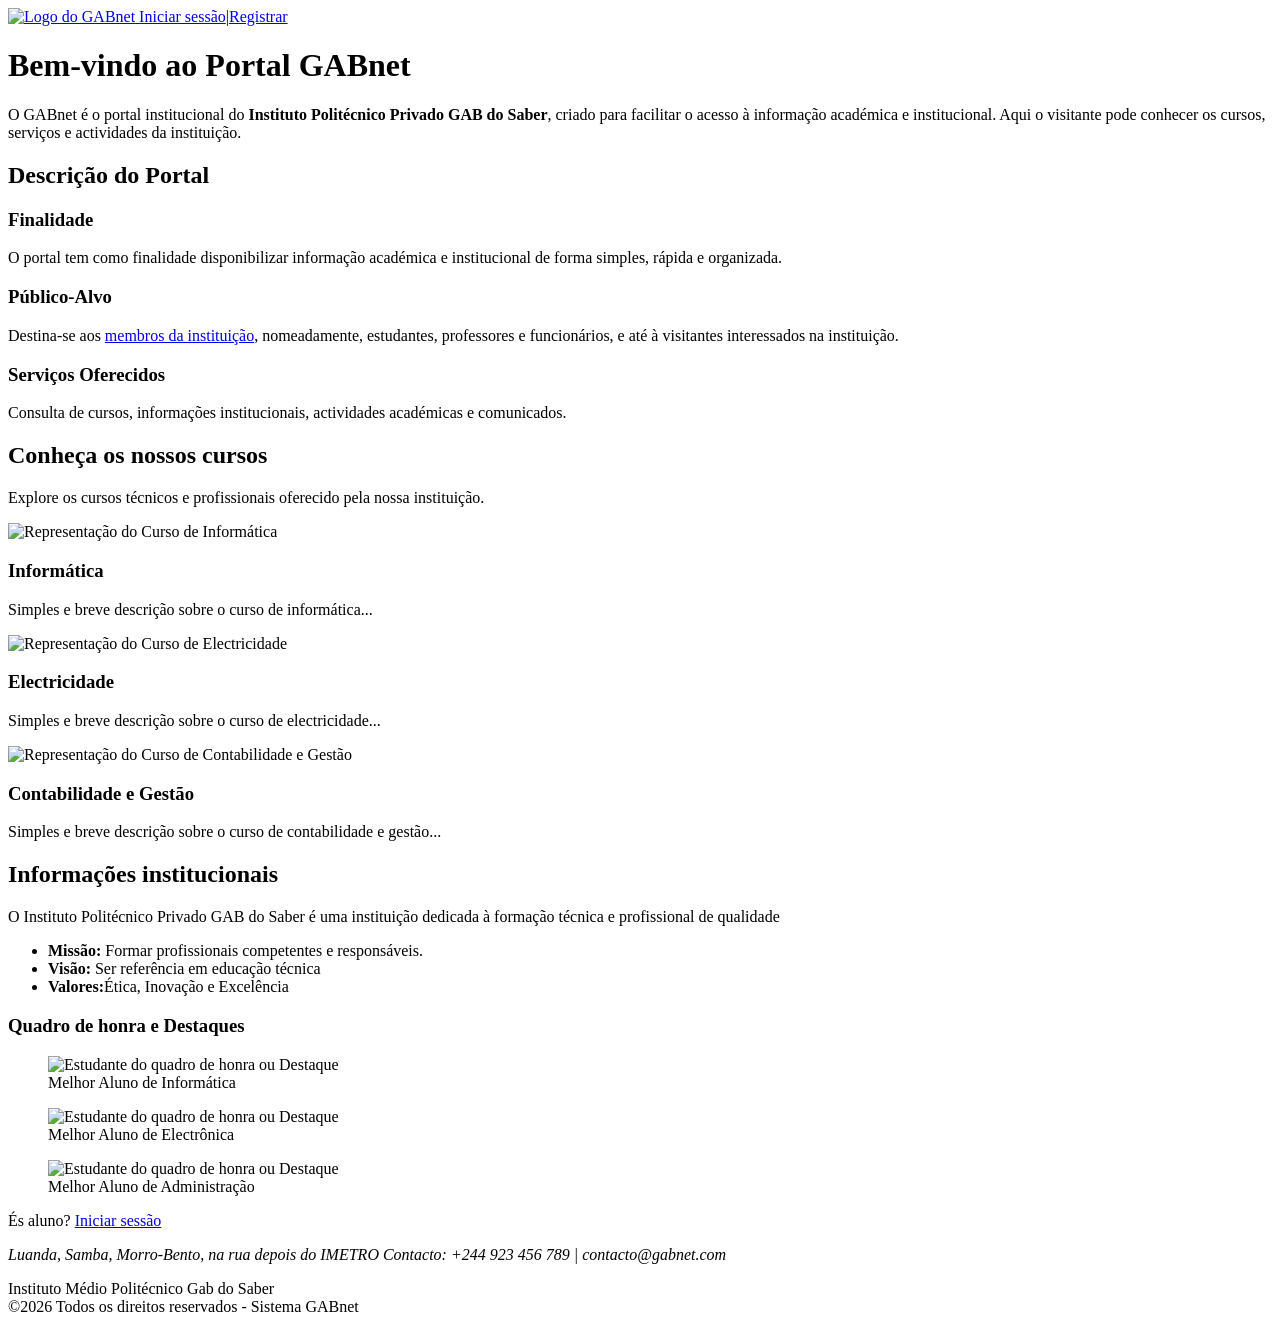
==== index.html @ 845d4844 "Organização da parte não logada, voltamos para um arquivo para login e outro pra sigin" ====
<!doctype html>
<html lang="pt-PT">
  <head>
    <meta charset="UTF-8" />
    <meta name="viewport" content="width=device-width, initial-scale=1.0" />
    <title>GABnet - Portal de Informações</title>
    <link rel="icon" href="../tcc-web-system/assets/images/GAB.ico" type="image/x-icon">
    <link rel="stylesheet" href="../tcc-web-system/css/styles.css" />
  </head>
  <body>
    <header>
      <span class="logo-container">
        <a href="../tcc-web-system/index.html">
          <img src="../tcc-web-system/assets/images/gabnet-logo.png" alt="Logo do GABnet" />
        </a>
      </span>
      <span id="auth-text">
        <a href="../tcc-web-system/login.php">Iniciar sessão</a>|<a href="../tcc-web-system/signin.php">Registrar</a>
      </span>
    </header>
    <main id="greetings-section">
      <h1>Bem-vindo ao Portal GABnet</h1>
      <p>
        O GABnet é o portal institucional do
        <strong>Instituto Politécnico Privado GAB do Saber</strong>, criado para
        facilitar o acesso à informação académica e institucional. Aqui o
        visitante pode conhecer os cursos, serviços e actividades da
        instituição.
      </p>
    </main>
    <section id="portal-description">
      <h2>Descrição do Portal</h2>
      <div class="description-block">
        <h3>Finalidade</h3>
        <p>
          O portal tem como finalidade disponibilizar informação académica e
          institucional de forma simples, rápida e organizada.
        </p>
      </div>
      <div class="description-block">
        <h3>Público-Alvo</h3>
        <p>
          Destina-se aos <a href="../tcc-web-system/login.php">membros da instituição</a>,
          nomeadamente, estudantes, professores e funcionários, e até à
          visitantes interessados na instituição.
        </p>
      </div>
      <div class="description-block">
        <h3>Serviços Oferecidos</h3>
        <p>
          Consulta de cursos, informações institucionais, actividades académicas
          e comunicados.
        </p>
      </div>
    </section>
    <section id="school-info-section">
      <h2>Conheça os nossos cursos</h2>
      <p>
        Explore os cursos técnicos e profissionais oferecido pela nossa
        instituição.
      </p>
      <article id="courses-container">
        <div class="course-article">
          <img src="../tcc-web-system/assets/images/GABnet Logo V.png" alt="Representação do Curso de Informática" style="width: 150px;">
          <div class="course-description">
            <h3>Informática</h3>
            <p>Simples e breve descrição sobre o curso de informática...</p>
          </div>
        </div>
        <div class="course-article">
          <img src="../tcc-web-system/assets/images/GABnet Logo V.png" alt="Representação do Curso de Electricidade" style="width: 150px;">
          <div class="course-description">
            <h3>Electricidade</h3>
            <p>Simples e breve descrição sobre o curso de electricidade...  </p>
          </div>
        </div>
        <div class="course-article">
          <img src="../tcc-web-system/assets/images/GABnet Logo V.png" alt="Representação do Curso de Contabilidade e Gestão" style="width: 150px;">
          <div class="course-description">
            <h3>Contabilidade e Gestão</h3>
            <p>Simples e breve descrição sobre o curso de contabilidade e gestão...</p>
          </div>
        </div>
      </article>
    </section>
    <section id="institutional-info-section">
      <h2>Informações institucionais</h2>
      <p>
        O Instituto Politécnico Privado GAB do Saber é uma instituição dedicada
        à formação técnica e profissional de qualidade
      </p>
      <ul>
        <li>
          <strong>Missão:</strong> Formar profissionais competentes e
          responsáveis.
        </li>
        <li><strong>Visão:</strong> Ser referência em educação técnica</li>
        <li><strong>Valores:</strong>Ética, Inovação e Excelência</li>
      </ul>
      <article id="honor-roll">
        <h3>Quadro de honra e Destaques</h3>
        <div id="honor-roll-images">
          <figure>
            <img
              src="../tcc-web-system/assets/images/student-example.png"
              alt="Estudante do quadro de honra ou Destaque"
            />
            <figcaption>Melhor Aluno de Informática</figcaption>
          </figure>
          <figure>
            <img
              src="../tcc-web-system/assets/images/student-example.png"
              alt="Estudante do quadro de honra ou Destaque"
            />
            <figcaption>Melhor Aluno de Electrônica</figcaption>
          </figure>
          <figure>
            <img
              src="../tcc-web-system/assets/images/student-example.png"
              alt="Estudante do quadro de honra ou Destaque"
            />
            <figcaption>Melhor Aluno de Administração</figcaption>
          </figure>
        </div>
      </article>
    </section>
    <aside id="login-aside">
      <p>És aluno? <a href="../tcc-web-system/login.php">Iniciar sessão</a></p>
    </aside>
    <footer>
      <address>
        Luanda, Samba, Morro-Bento, na rua depois do IMETRO Contacto: +244 923
        456 789 | contacto@gabnet.com
      </address>

      <p>
        Instituto Médio Politécnico Gab do Saber
        <br />&copy;2026 Todos os direitos reservados - Sistema GABnet
      </p>
    </footer>
    <script src="../tcc-web-system/js/script.js"></script>
  </body>
</html>
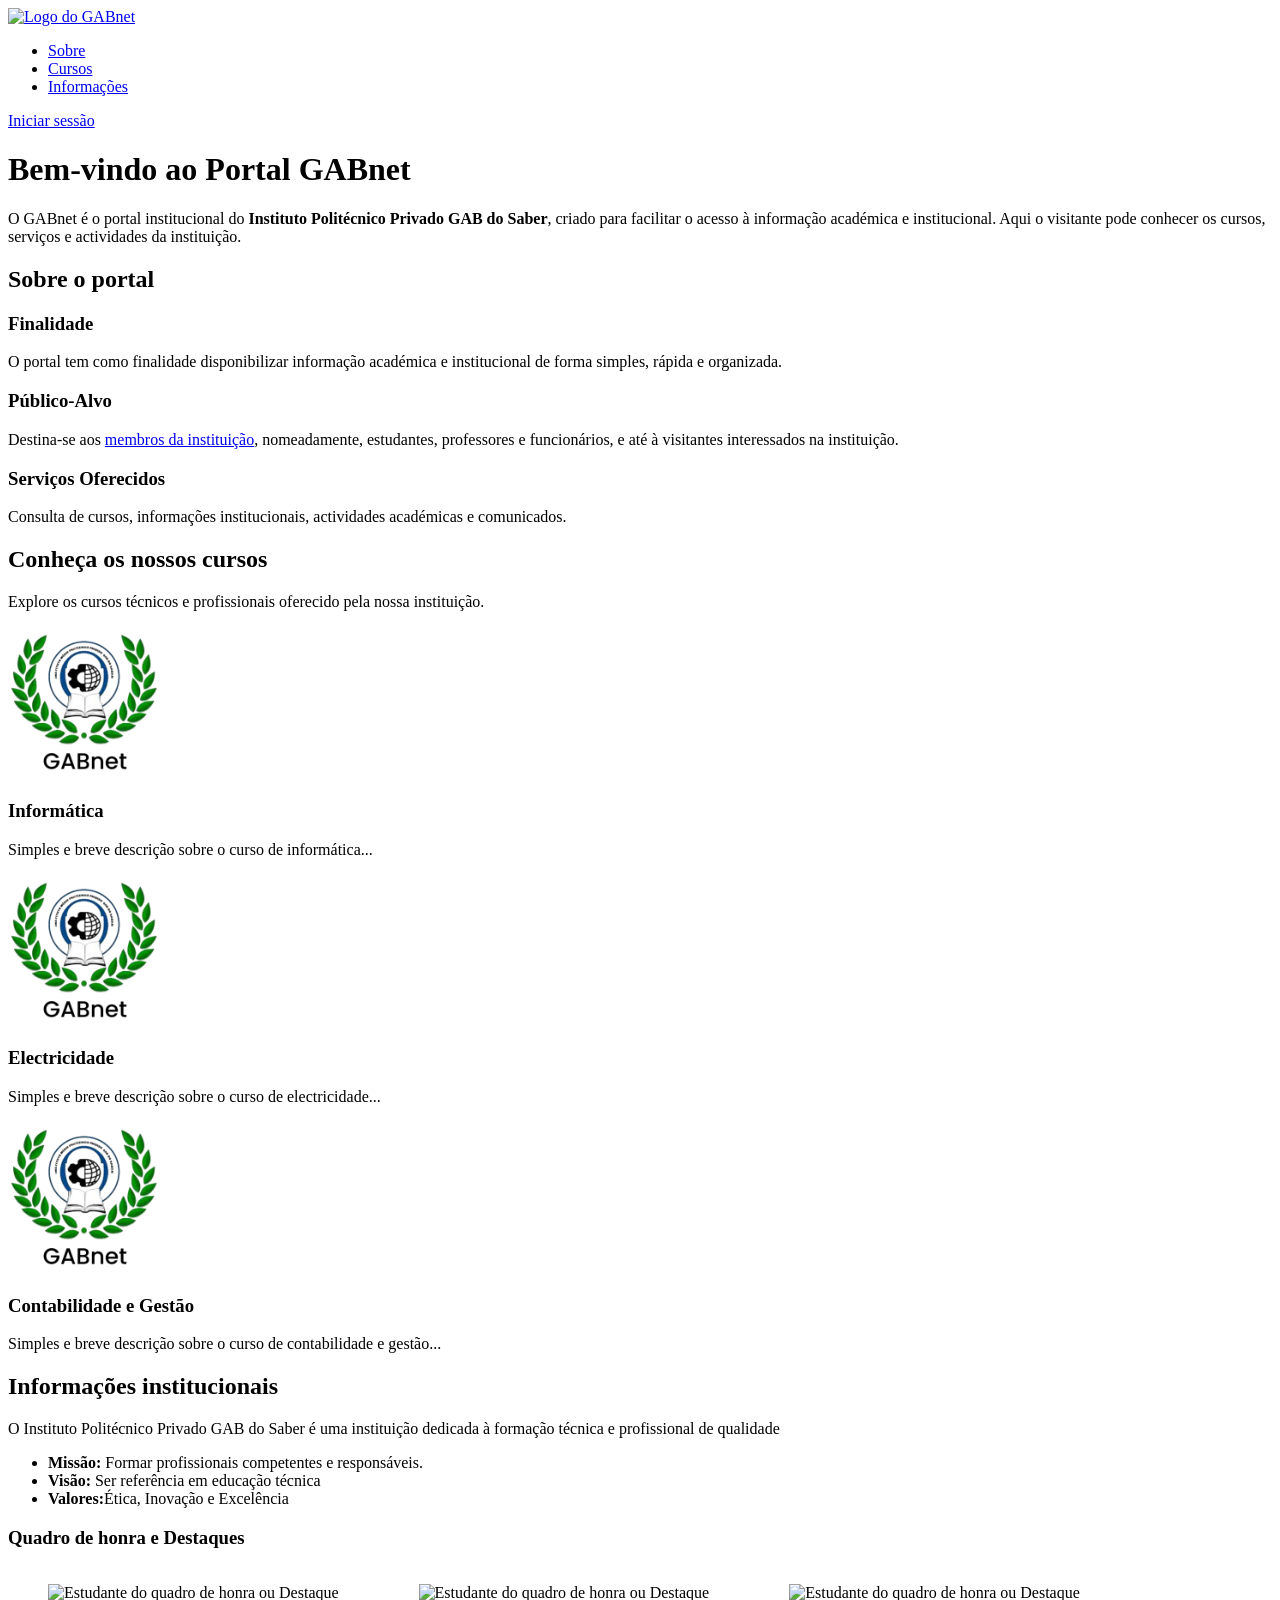
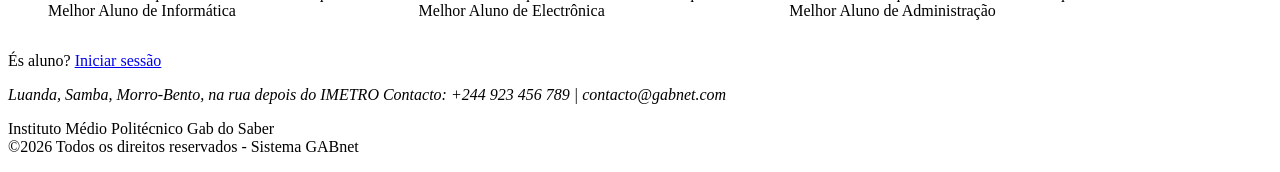
==== commit 2d6b03a7: "Pagina Inicial reestruturada" ====
--- a/index.html
+++ b/index.html
@@ -4,18 +4,25 @@
     <meta charset="UTF-8" />
     <meta name="viewport" content="width=device-width, initial-scale=1.0" />
     <title>GABnet - Portal de Informações</title>
-    <link rel="icon" href="../tcc-web-system/assets/images/GAB.ico" type="image/x-icon">
-    <link rel="stylesheet" href="../tcc-web-system/css/styles.css" />
+    <link rel="icon" href="assets/images/GAB.ico" type="image/x-icon">
+    <link rel="stylesheet" href="css/styles.css" />
   </head>
   <body>
     <header>
       <span class="logo-container">
-        <a href="../tcc-web-system/index.html">
-          <img src="../tcc-web-system/assets/images/gabnet-logo.png" alt="Logo do GABnet" />
+        <a href="index.html">
+          <img src="assets/images/gabnet-logo.png" alt="Logo do GABnet" />
         </a>
       </span>
+      <nav class="nav-bar">
+        <ul>
+          <li><a href="#portal-description">Sobre</a></li>
+          <li><a href="#school-info-section">Cursos</a></li>
+          <li><a href="#institutional-info-section">Informações</a></li>
+        </ul>
+      </nav>
       <span id="auth-text">
-        <a href="../tcc-web-system/login.php">Iniciar sessão</a>|<a href="../tcc-web-system/signin.php">Registrar</a>
+        <a href="login.php">Iniciar sessão</a>
       </span>
     </header>
     <main id="greetings-section">
@@ -29,7 +36,7 @@
       </p>
     </main>
     <section id="portal-description">
-      <h2>Descrição do Portal</h2>
+      <h2>Sobre o portal</h2>
       <div class="description-block">
         <h3>Finalidade</h3>
         <p>
@@ -40,7 +47,7 @@
       <div class="description-block">
         <h3>Público-Alvo</h3>
         <p>
-          Destina-se aos <a href="../tcc-web-system/login.php">membros da instituição</a>,
+          Destina-se aos <a href="login.php">membros da instituição</a>,
           nomeadamente, estudantes, professores e funcionários, e até à
           visitantes interessados na instituição.
         </p>
@@ -61,24 +68,24 @@
       </p>
       <article id="courses-container">
         <div class="course-article">
-          <img src="../tcc-web-system/assets/images/GABnet Logo V.png" alt="Representação do Curso de Informática" style="width: 150px;">
+          <img src="/assets/images/GABnet Logo V.png" alt="Representação do Curso de Informática" style="width: 150px;">
           <div class="course-description">
             <h3>Informática</h3>
             <p>Simples e breve descrição sobre o curso de informática...</p>
           </div>
         </div>
         <div class="course-article">
-          <img src="../tcc-web-system/assets/images/GABnet Logo V.png" alt="Representação do Curso de Electricidade" style="width: 150px;">
+          <img src="/assets/images/GABnet Logo V.png" alt="Representação do Curso de Electricidade" style="width: 150px;">
           <div class="course-description">
             <h3>Electricidade</h3>
             <p>Simples e breve descrição sobre o curso de electricidade...  </p>
           </div>
         </div>
         <div class="course-article">
-          <img src="../tcc-web-system/assets/images/GABnet Logo V.png" alt="Representação do Curso de Contabilidade e Gestão" style="width: 150px;">
+          <img src="/assets/images/GABnet Logo V.png" alt="Representação do Curso de Contabilidade e Gestão" style="width: 150px;">
           <div class="course-description">
             <h3>Contabilidade e Gestão</h3>
-            <p>Simples e breve descrição sobre o curso de contabilidade e gestão...</p>
+            <p>Simples e breve descrição sobre o curso de contabilidade e gestão...
           </div>
         </div>
       </article>
@@ -102,21 +109,21 @@
         <div id="honor-roll-images">
           <figure>
             <img
-              src="../tcc-web-system/assets/images/student-example.png"
+              src="/assets/images/student-example.png"
               alt="Estudante do quadro de honra ou Destaque"
             />
             <figcaption>Melhor Aluno de Informática</figcaption>
           </figure>
           <figure>
             <img
-              src="../tcc-web-system/assets/images/student-example.png"
+              src="/assets/images/student-example.png"
               alt="Estudante do quadro de honra ou Destaque"
             />
             <figcaption>Melhor Aluno de Electrônica</figcaption>
           </figure>
           <figure>
             <img
-              src="../tcc-web-system/assets/images/student-example.png"
+              src="/assets/images/student-example.png"
               alt="Estudante do quadro de honra ou Destaque"
             />
             <figcaption>Melhor Aluno de Administração</figcaption>
@@ -125,19 +132,18 @@
       </article>
     </section>
     <aside id="login-aside">
-      <p>És aluno? <a href="../tcc-web-system/login.php">Iniciar sessão</a></p>
+      <p>És aluno? <a href="/login.php">Iniciar sessão</a></p>
     </aside>
     <footer>
       <address>
         Luanda, Samba, Morro-Bento, na rua depois do IMETRO Contacto: +244 923
         456 789 | contacto@gabnet.com
       </address>
-
       <p>
         Instituto Médio Politécnico Gab do Saber
         <br />&copy;2026 Todos os direitos reservados - Sistema GABnet
       </p>
     </footer>
-    <script src="../tcc-web-system/js/script.js"></script>
+    <script src="/js/script.js"></script>
   </body>
 </html>
--- a/css/styles.css
+++ b/css/styles.css
@@ -0,0 +1,14 @@
+.invisible {
+  display: none;
+}
+
+.visible {
+  display: block;
+}
+/*PENDING!!*/
+#honor-roll-images {
+  display: flex;
+}
+#honor-roll-images img {
+  width: 200px;
+}
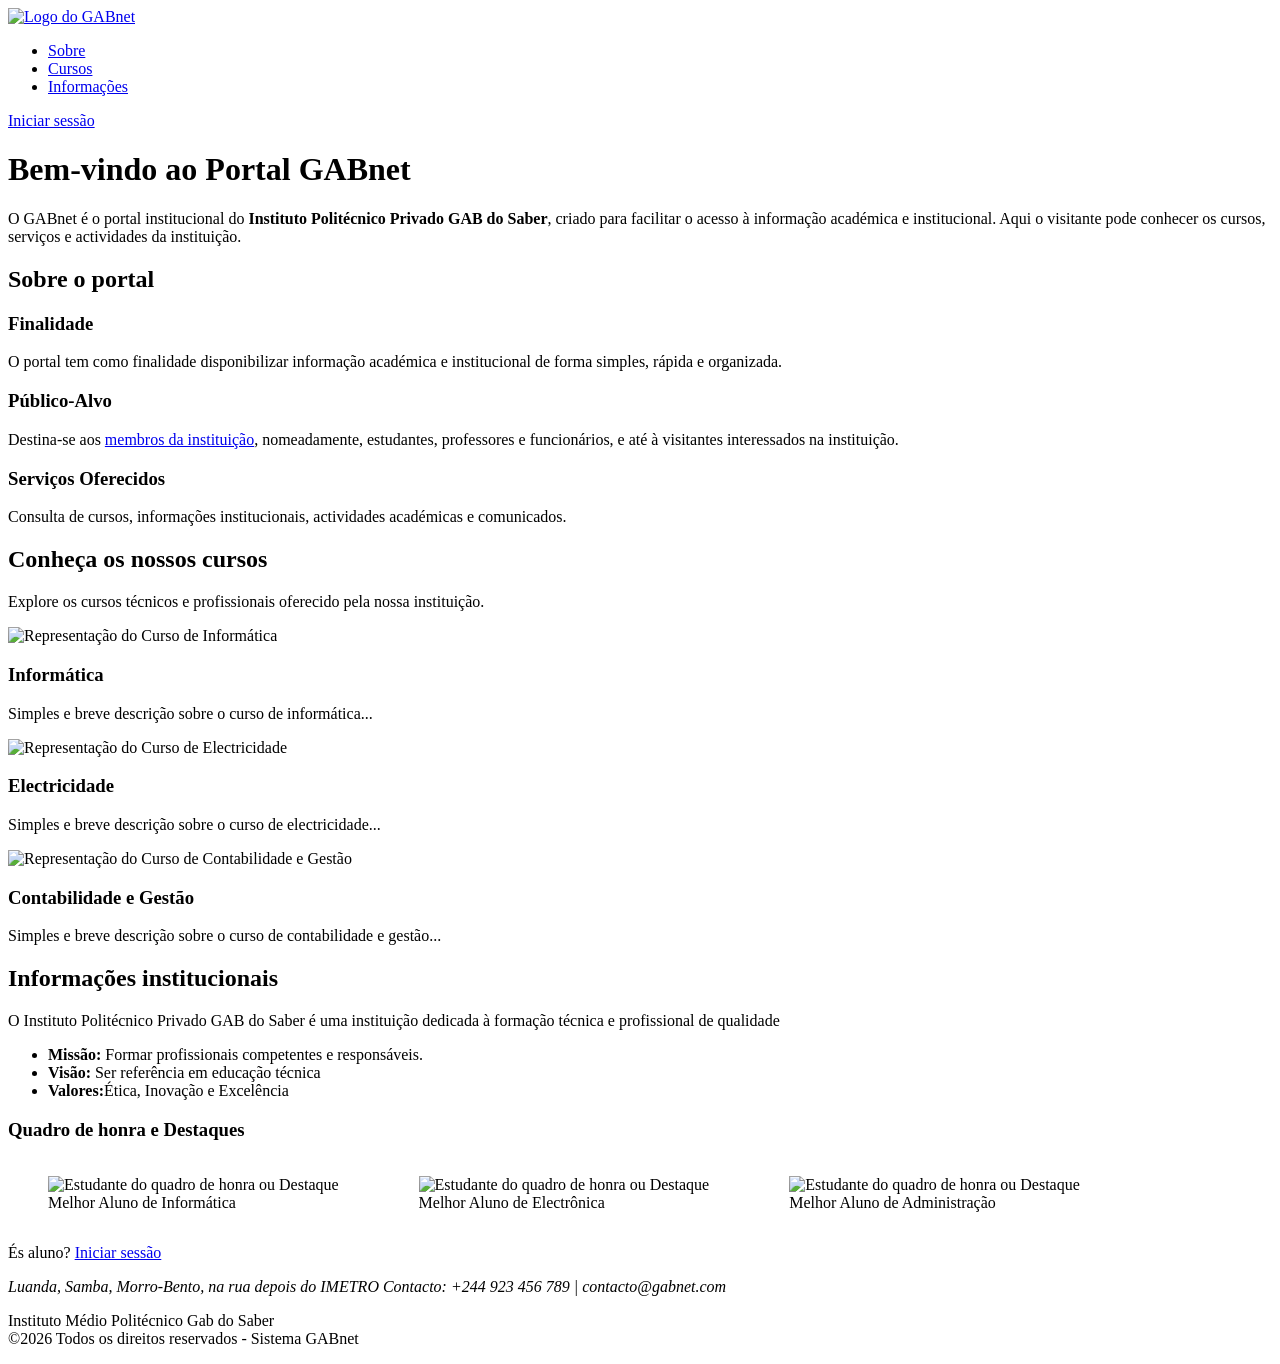
==== commit 45b96516: "Adição de novos arquivos e ajustes no código, incluindo estilos CSS, scripts JS e páginas HTML para " ====
--- a/index.html
+++ b/index.html
@@ -144,6 +144,6 @@
         <br />&copy;2026 Todos os direitos reservados - Sistema GABnet
       </p>
     </footer>
-    <script src="/js/script.js"></script>
+    <script src="/assets/js/script.js"></script>
   </body>
 </html>
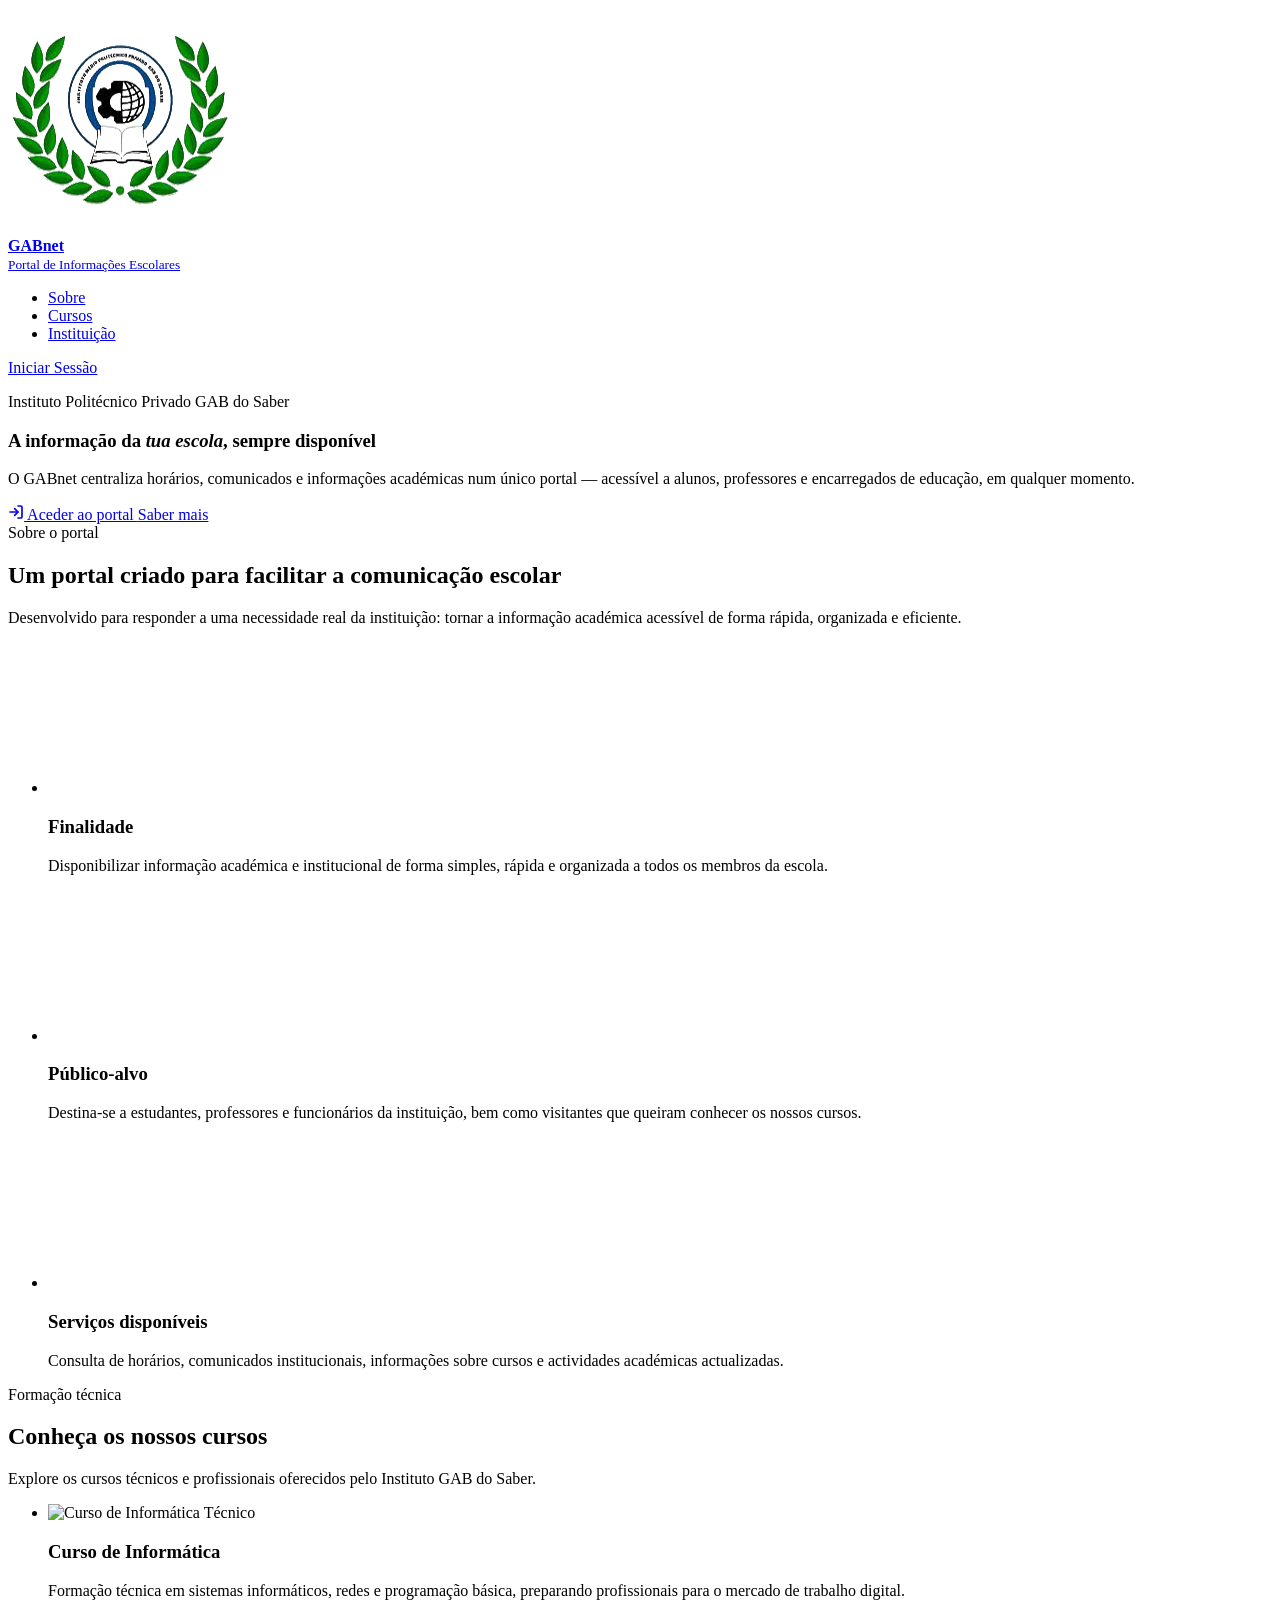
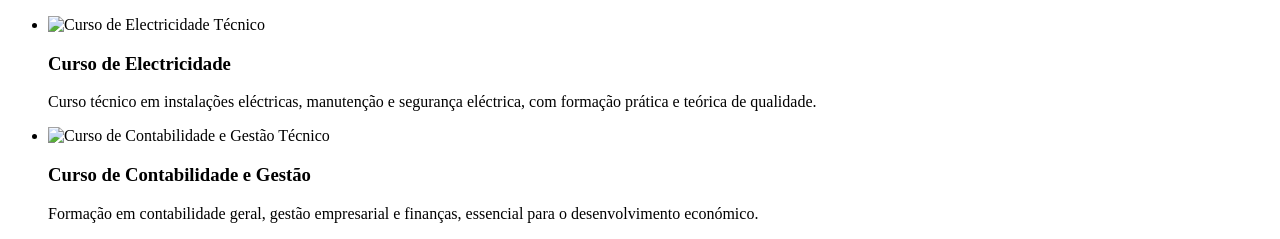
==== commit 8ae42b4b: "Refatorar estrutura de codigo" ====
--- a/index.html
+++ b/index.html
@@ -3,147 +3,193 @@
   <head>
     <meta charset="UTF-8" />
     <meta name="viewport" content="width=device-width, initial-scale=1.0" />
-    <title>GABnet - Portal de Informações</title>
-    <link rel="icon" href="assets/images/GAB.ico" type="image/x-icon">
-    <link rel="stylesheet" href="css/styles.css" />
+    <link
+      rel="shortcut icon"
+      href="assets/images/favicon.ico"
+      type="image/x-icon"
+    />
+    <title>GABnet Portal de Informações</title>
   </head>
   <body>
     <header>
-      <span class="logo-container">
-        <a href="index.html">
-          <img src="assets/images/gabnet-logo.png" alt="Logo do GABnet" />
-        </a>
-      </span>
+      <a href="/index.html" class="logo-link">
+        <img
+          src="assets/images/gabnet-logo.png"
+          alt="Logo de GABnet"
+          class="logo"
+        />
+        <div class="logo-txt">
+          <strong>GABnet</strong>
+          <br />
+          <small>Portal de Informações Escolares</small>
+        </div>
+      </a>
       <nav class="nav-bar">
         <ul>
-          <li><a href="#portal-description">Sobre</a></li>
-          <li><a href="#school-info-section">Cursos</a></li>
-          <li><a href="#institutional-info-section">Informações</a></li>
+          <li><a href="#about-section">Sobre</a></li>
+          <li><a href="#courses-section">Cursos</a></li>
+          <li><a href="#institution-section">Instituição</a></li>
         </ul>
       </nav>
-      <span id="auth-text">
-        <a href="login.php">Iniciar sessão</a>
-      </span>
+      <a href="login.php" class="login-button">Iniciar Sessão</a>
     </header>
-    <main id="greetings-section">
-      <h1>Bem-vindo ao Portal GABnet</h1>
-      <p>
-        O GABnet é o portal institucional do
-        <strong>Instituto Politécnico Privado GAB do Saber</strong>, criado para
-        facilitar o acesso à informação académica e institucional. Aqui o
-        visitante pode conhecer os cursos, serviços e actividades da
-        instituição.
-      </p>
+    <main id="">
+      <div class="container intro-container">
+        <section class="intro-content">
+          <span class="intro-label">
+            <p>Instituto Politécnico Privado GAB do Saber</p>
+          </span>
+          <article class="intro-article">
+            <h1>A informação da <em>tua escola</em>, sempre disponível</h1>
+            <p>
+              O GABnet centraliza horários, comunicados e informações académicas
+              num único portal — acessível a alunos, professores e encarregados
+              de educação, em qualquer momento.
+            </p>
+          </article>
+          <section class="intro-buttons">
+            <a href="login.php">
+              <svg
+                width="16"
+                height="16"
+                viewBox="0 0 24 24"
+                fill="none"
+                stroke="currentColor"
+                stroke-width="2.5"
+                stroke-linecap="round"
+                stroke-linejoin="round"
+              >
+                <path d="M15 3h4a2 2 0 012 2v14a2 2 0 01-2 2h-4"></path>
+                <polyline points="10 17 15 12 10 7"></polyline>
+                <line x1="15" y1="12" x2="3" y2="12"></line>
+              </svg>
+              Aceder ao portal
+            </a>
+            <a href="#about-section">Saber mais</a>
+          </section>
+        </section>
+        <aside class="side-card-container" style="display: none">
+          <div class="side-card">
+            <div class="side-stat">
+              <strong>3</strong>
+              <p>Cursos técnicos disponíveis</p>
+            </div>
+            <div class="side-stat">
+              <strong>100%</strong>
+              <p>Informações actualizadas</p>
+            </div>
+            <div class="side-stat">
+              <strong>3</strong>
+              <p>Perfis de acesso (Aluno, Professor, ADM)</p>
+            </div>
+            <div class="side-stat">
+              <strong>24/7</strong>
+              <p>Disponibilidade do portal</p>
+            </div>
+          </div>
+        </aside>
+      </div>
     </main>
-    <section id="portal-description">
-      <h2>Sobre o portal</h2>
-      <div class="description-block">
-        <h3>Finalidade</h3>
-        <p>
-          O portal tem como finalidade disponibilizar informação académica e
-          institucional de forma simples, rápida e organizada.
-        </p>
-      </div>
-      <div class="description-block">
-        <h3>Público-Alvo</h3>
-        <p>
-          Destina-se aos <a href="login.php">membros da instituição</a>,
-          nomeadamente, estudantes, professores e funcionários, e até à
-          visitantes interessados na instituição.
-        </p>
-      </div>
-      <div class="description-block">
-        <h3>Serviços Oferecidos</h3>
-        <p>
-          Consulta de cursos, informações institucionais, actividades académicas
-          e comunicados.
-        </p>
+    <section id="about-section">
+      <div class="container">
+        <header class="section-header">
+          <span class="tag">Sobre o portal</span>
+          <h2>Um portal criado para facilitar a comunicação escolar</h2>
+          <p>
+            Desenvolvido para responder a uma necessidade real da instituição:
+            tornar a informação académica acessível de forma rápida, organizada
+            e eficiente.
+          </p>
+        </header>
+        <ul class="about-grid">
+          <li class="about-card">
+            <span class="about-icon"><svg>...</svg></span>
+            <h3>Finalidade</h3>
+            <p>
+              Disponibilizar informação académica e institucional de forma
+              simples, rápida e organizada a todos os membros da escola.
+            </p>
+          </li>
+          <li class="about-card">
+            <span class="about-icon"><svg>...</svg></span>
+            <h3>Público-alvo</h3>
+            <p>
+              Destina-se a estudantes, professores e funcionários da
+              instituição, bem como visitantes que queiram conhecer os nossos
+              cursos.
+            </p>
+          </li>
+          <li class="about-card">
+            <span class="about-icon"><svg>...</svg></span>
+            <h3>Serviços disponíveis</h3>
+            <p>
+              Consulta de horários, comunicados institucionais, informações
+              sobre cursos e actividades académicas actualizadas.
+            </p>
+          </li>
+        </ul>
       </div>
     </section>
-    <section id="school-info-section">
-      <h2>Conheça os nossos cursos</h2>
-      <p>
-        Explore os cursos técnicos e profissionais oferecido pela nossa
-        instituição.
-      </p>
-      <article id="courses-container">
-        <div class="course-article">
-          <img src="/assets/images/GABnet Logo V.png" alt="Representação do Curso de Informática" style="width: 150px;">
-          <div class="course-description">
-            <h3>Informática</h3>
-            <p>Simples e breve descrição sobre o curso de informática...</p>
-          </div>
-        </div>
-        <div class="course-article">
-          <img src="/assets/images/GABnet Logo V.png" alt="Representação do Curso de Electricidade" style="width: 150px;">
-          <div class="course-description">
-            <h3>Electricidade</h3>
-            <p>Simples e breve descrição sobre o curso de electricidade...  </p>
-          </div>
-        </div>
-        <div class="course-article">
-          <img src="/assets/images/GABnet Logo V.png" alt="Representação do Curso de Contabilidade e Gestão" style="width: 150px;">
-          <div class="course-description">
-            <h3>Contabilidade e Gestão</h3>
-            <p>Simples e breve descrição sobre o curso de contabilidade e gestão...
-          </div>
-        </div>
-      </article>
+    <section id="courses-section">
+      <div class="container">
+        <header class="section-header">
+          <span class="tag">Formação técnica</span>
+          <h2>Conheça os nossos cursos</h2>
+          <p>
+            Explore os cursos técnicos e profissionais oferecidos pelo Instituto
+            GAB do Saber.
+          </p>
+        </header>
+        <ul class="courses-grid">
+          <li class="course-card">
+            <div class="course-thumb">
+              <img src="assets/images/course1.jpg" alt="Curso de Informática" />
+              <span class="course-badge">Técnico</span>
+            </div>
+            <div class="course-info">
+              <h3>Curso de Informática</h3>
+              <p>
+                Formação técnica em sistemas informáticos, redes e programação
+                básica, preparando profissionais para o mercado de trabalho
+                digital.
+              </p>
+            </div>
+          </li>
+          <li class="course-card">
+            <div class="course-thumb">
+              <img
+                src="assets/images/course2.jpg"
+                alt="Curso de Electricidade"
+              />
+              <span class="course-badge">Técnico</span>
+            </div>
+            <div class="course-info">
+              <h3>Curso de Electricidade</h3>
+              <p>
+                Curso técnico em instalações eléctricas, manutenção e segurança
+                eléctrica, com formação prática e teórica de qualidade.
+              </p>
+            </div>
+          </li>
+          <li class="course-card">
+            <div class="course-thumb">
+              <img
+                src="assets/images/course3.jpg"
+                alt="Curso de Contabilidade e Gestão"
+              />
+              <span class="course-badge">Técnico</span>
+            </div>
+            <div class="course-info">
+              <h3>Curso de Contabilidade e Gestão</h3>
+              <p>
+                Formação em contabilidade geral, gestão empresarial e finanças,
+                essencial para o desenvolvimento económico.
+              </p>
+            </div>
+          </li>
+        </ul>
+      </div>
     </section>
-    <section id="institutional-info-section">
-      <h2>Informações institucionais</h2>
-      <p>
-        O Instituto Politécnico Privado GAB do Saber é uma instituição dedicada
-        à formação técnica e profissional de qualidade
-      </p>
-      <ul>
-        <li>
-          <strong>Missão:</strong> Formar profissionais competentes e
-          responsáveis.
-        </li>
-        <li><strong>Visão:</strong> Ser referência em educação técnica</li>
-        <li><strong>Valores:</strong>Ética, Inovação e Excelência</li>
-      </ul>
-      <article id="honor-roll">
-        <h3>Quadro de honra e Destaques</h3>
-        <div id="honor-roll-images">
-          <figure>
-            <img
-              src="/assets/images/student-example.png"
-              alt="Estudante do quadro de honra ou Destaque"
-            />
-            <figcaption>Melhor Aluno de Informática</figcaption>
-          </figure>
-          <figure>
-            <img
-              src="/assets/images/student-example.png"
-              alt="Estudante do quadro de honra ou Destaque"
-            />
-            <figcaption>Melhor Aluno de Electrônica</figcaption>
-          </figure>
-          <figure>
-            <img
-              src="/assets/images/student-example.png"
-              alt="Estudante do quadro de honra ou Destaque"
-            />
-            <figcaption>Melhor Aluno de Administração</figcaption>
-          </figure>
-        </div>
-      </article>
-    </section>
-    <aside id="login-aside">
-      <p>És aluno? <a href="/login.php">Iniciar sessão</a></p>
-    </aside>
-    <footer>
-      <address>
-        Luanda, Samba, Morro-Bento, na rua depois do IMETRO Contacto: +244 923
-        456 789 | contacto@gabnet.com
-      </address>
-      <p>
-        Instituto Médio Politécnico Gab do Saber
-        <br />&copy;2026 Todos os direitos reservados - Sistema GABnet
-      </p>
-    </footer>
-    <script src="/assets/js/script.js"></script>
+    <footer></footer>
   </body>
 </html>
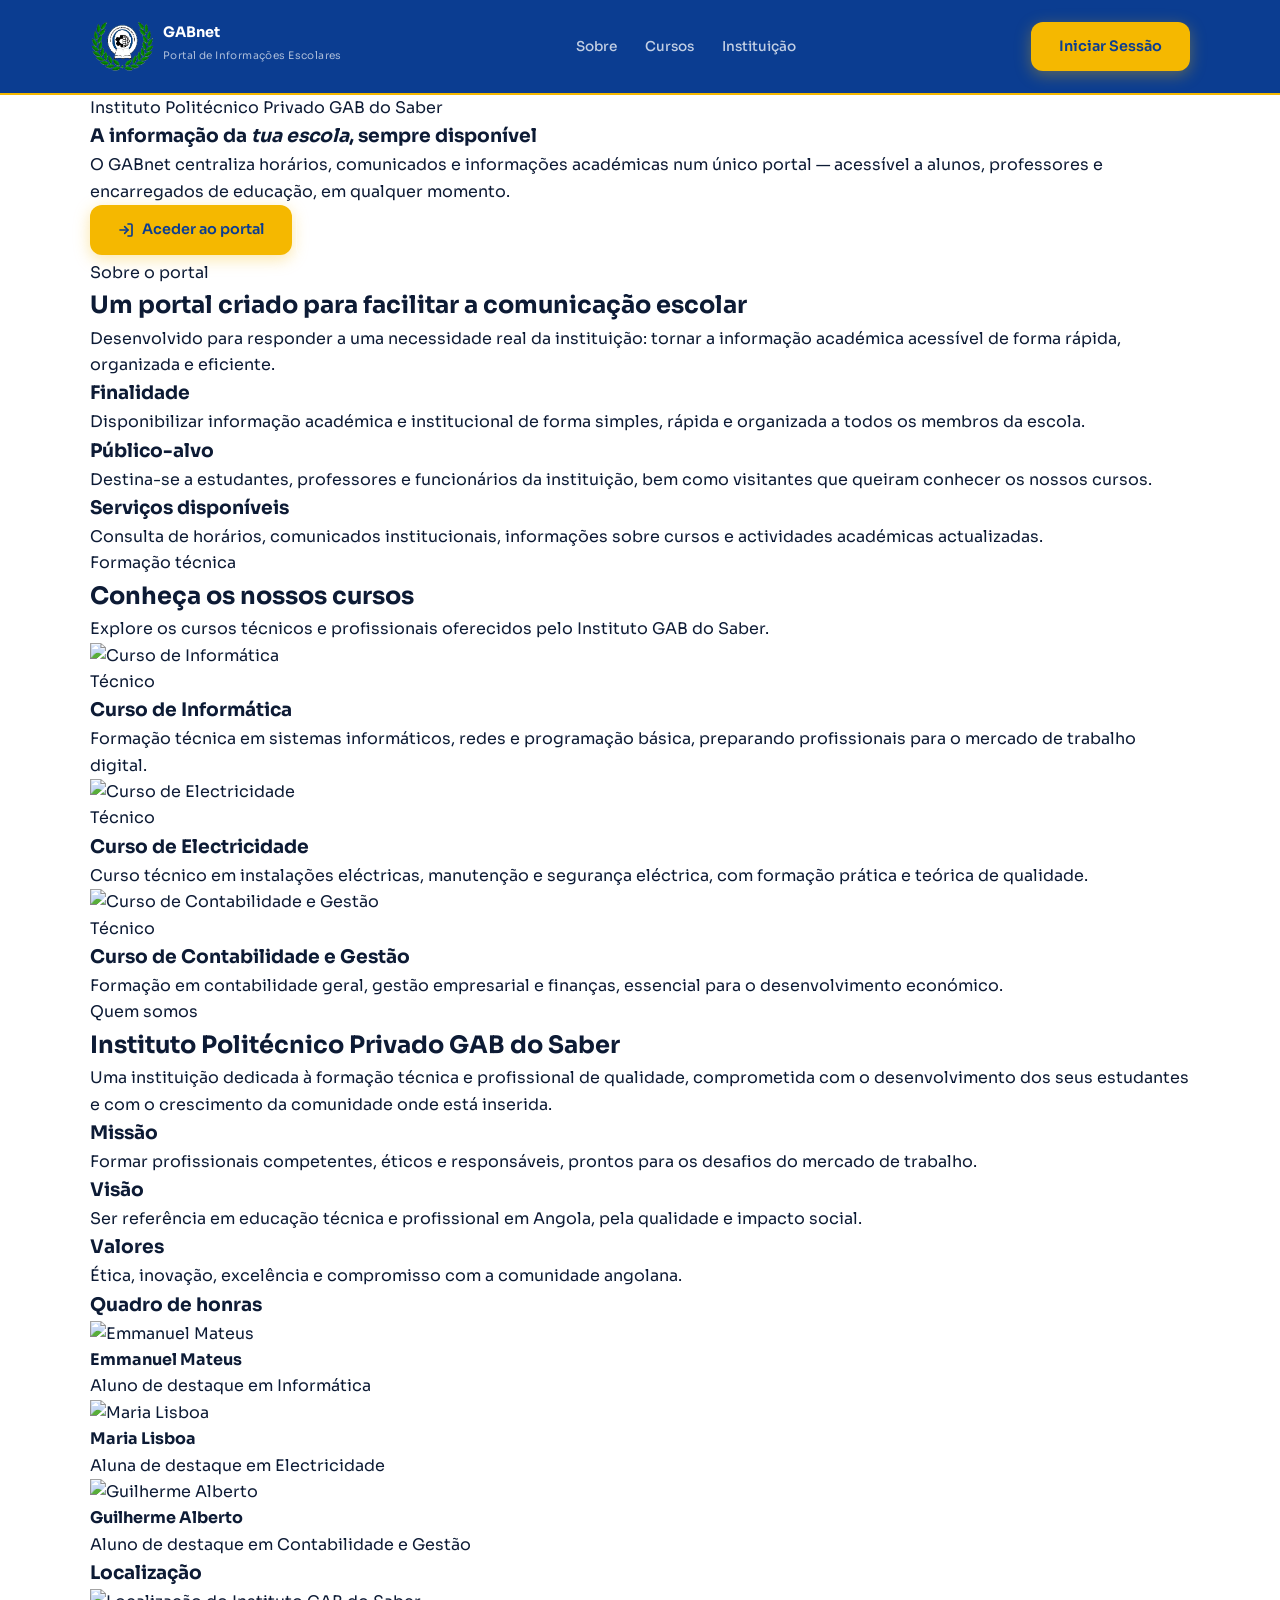
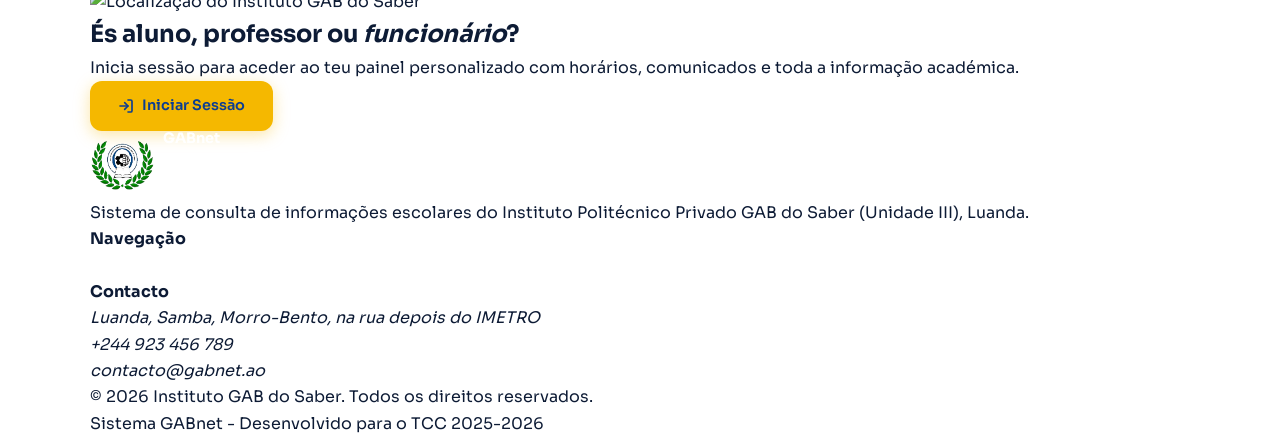
==== commit f632cf71: "Atualizar estrutura do HTML e CSS, incluindo novos estilos, organização de elementos e adição de seç" ====
--- a/index.html
+++ b/index.html
@@ -8,30 +8,40 @@
       href="assets/images/favicon.ico"
       type="image/x-icon"
     />
+    <link rel="preconnect" href="https://fonts.googleapis.com" />
+    <link rel="preconnect" href="https://fonts.gstatic.com" crossorigin />
+    <link
+      href="https://fonts.googleapis.com/css2?family=Sora:wght@100..800&display=swap"
+      rel="stylesheet"
+    />
+    <link rel="stylesheet" href="assets/css/styles.css" />
     <title>GABnet Portal de Informações</title>
   </head>
   <body>
-    <header>
-      <a href="/index.html" class="logo-link">
-        <img
-          src="assets/images/gabnet-logo.png"
-          alt="Logo de GABnet"
-          class="logo"
-        />
-        <div class="logo-txt">
-          <strong>GABnet</strong>
-          <br />
-          <small>Portal de Informações Escolares</small>
-        </div>
-      </a>
-      <nav class="nav-bar">
-        <ul>
-          <li><a href="#about-section">Sobre</a></li>
-          <li><a href="#courses-section">Cursos</a></li>
-          <li><a href="#institution-section">Instituição</a></li>
-        </ul>
-      </nav>
-      <a href="login.php" class="login-button">Iniciar Sessão</a>
+    <header class="top-header">
+      <div class="container header-inner">
+        <a href="index.html" class="logo-link">
+          <div class="logo-wrap">
+            <img
+              src="assets/images/gabnet-logo.png"
+              alt="Logo de GABnet"
+              class="logo"
+            />
+            <div class="logo-txt">
+              <strong>GABnet</strong>
+              <small>Portal de Informações Escolares</small>
+            </div>
+          </div>
+        </a>
+        <nav class="nav-bar">
+          <ul>
+            <li><a href="#about-section">Sobre</a></li>
+            <li><a href="#courses-section">Cursos</a></li>
+            <li><a href="#institution-section">Instituição</a></li>
+          </ul>
+        </nav>
+        <a href="login.php" class="btn primary-btn"> Iniciar Sessão </a>
+      </div>
     </header>
     <main id="">
       <div class="container intro-container">
@@ -48,7 +58,7 @@
             </p>
           </article>
           <section class="intro-buttons">
-            <a href="login.php">
+            <a href="login.php" class="btn primary-btn">
               <svg
                 width="16"
                 height="16"
@@ -65,7 +75,7 @@
               </svg>
               Aceder ao portal
             </a>
-            <a href="#about-section">Saber mais</a>
+            <a href="#about-section" class="btn ghost-btn">Saber mais</a>
           </section>
         </section>
         <aside class="side-card-container" style="display: none">
@@ -103,7 +113,7 @@
         </header>
         <ul class="about-grid">
           <li class="about-card">
-            <span class="about-icon"><svg>...</svg></span>
+            <span class="about-icon info-icon"></span>
             <h3>Finalidade</h3>
             <p>
               Disponibilizar informação académica e institucional de forma
@@ -111,7 +121,7 @@
             </p>
           </li>
           <li class="about-card">
-            <span class="about-icon"><svg>...</svg></span>
+            <span class="about-icon info-icon"></span>
             <h3>Público-alvo</h3>
             <p>
               Destina-se a estudantes, professores e funcionários da
@@ -120,7 +130,7 @@
             </p>
           </li>
           <li class="about-card">
-            <span class="about-icon"><svg>...</svg></span>
+            <span class="about-icon info-icon"></span>
             <h3>Serviços disponíveis</h3>
             <p>
               Consulta de horários, comunicados institucionais, informações
@@ -190,6 +200,169 @@
         </ul>
       </div>
     </section>
-    <footer></footer>
+    <section id="institution-section">
+      <div class="container">
+        <header>
+          <span class="tag">Quem somos</span>
+          <h2>Instituto Politécnico Privado GAB do Saber</h2>
+          <p>
+            Uma instituição dedicada à formação técnica e profissional de
+            qualidade, comprometida com o desenvolvimento dos seus estudantes e
+            com o crescimento da comunidade onde está inserida.
+          </p>
+        </header>
+        <section class="institution-info">
+          <ul>
+            <li>
+              <span class="info-icon"><i></i></span>
+              <div class="institution-text">
+                <h3>Missão</h3>
+                <p>
+                  Formar profissionais competentes, éticos e responsáveis,
+                  prontos para os desafios do mercado de trabalho.
+                </p>
+              </div>
+            </li>
+            <li>
+              <span class="info-icon"><i></i></span>
+              <div class="institution-text">
+                <h3>Visão</h3>
+                <p>
+                  Ser referência em educação técnica e profissional em Angola,
+                  pela qualidade e impacto social.
+                </p>
+              </div>
+            </li>
+            <li>
+              <span class="info-icon"><i></i></span>
+              <div class="institution-text">
+                <h3>Valores</h3>
+                <p>
+                  Ética, inovação, excelência e compromisso com a comunidade
+                  angolana.
+                </p>
+              </div>
+            </li>
+          </ul>
+        </section>
+        <section class="honor-role institutional">
+          <h3>Quadro de honras</h3>
+          <div class="honor-grid">
+            <figure class="honor-card">
+              <img src="assets/images/honor1.jpg" alt="Emmanuel Mateus" />
+              <figcaption>
+                <h4>Emmanuel Mateus</h4>
+                <p>Aluno de destaque em Informática</p>
+              </figcaption>
+            </figure>
+            <figure class="honor-card">
+              <img src="assets/images/honor2.jpg" alt="Maria Lisboa" />
+              <figcaption>
+                <h4>Maria Lisboa</h4>
+                <p>Aluna de destaque em Electricidade</p>
+              </figcaption>
+            </figure>
+            <figure class="honor-card">
+              <img src="assets/images/honor3.jpg" alt="Guilherme Alberto" />
+              <figcaption>
+                <h4>Guilherme Alberto</h4>
+                <p>Aluno de destaque em Contabilidade e Gestão</p>
+              </figcaption>
+            </figure>
+          </div>
+        </section>
+        <section class="location institutional">
+          <h3>Localização</h3>
+          <figure class="location-card">
+            <img
+              src="assets/images/map.png"
+              alt="Localização do Instituto GAB do Saber"
+            />
+          </figure>
+        </section>
+      </div>
+    </section>
+    <section class="cta-band">
+      <div class="container cta-inner">
+        <div>
+          <h2>És aluno, professor ou <em>funcionário</em>?</h2>
+          <p>
+            Inicia sessão para aceder ao teu painel personalizado com horários,
+            comunicados e toda a informação académica.
+          </p>
+        </div>
+        <a href="login.php" class="btn primary-btn">
+          <svg
+            width="16"
+            height="16"
+            viewBox="0 0 24 24"
+            fill="none"
+            stroke="currentColor"
+            stroke-width="2.5"
+            stroke-linecap="round"
+            stroke-linejoin="round"
+          >
+            <path d="M15 3h4a2 2 0 012 2v14a2 2 0 01-2 2h-4"></path>
+            <polyline points="10 17 15 12 10 7"></polyline>
+            <line x1="15" y1="12" x2="3" y2="12"></line>
+          </svg>
+          Iniciar Sessão
+        </a>
+      </div>
+    </section>
+    <footer>
+      <div class="container">
+        <section class="footer-top">
+          <div class="footer-brand">
+            <div class="logo-wrap">
+              <img
+                src="assets/images/gabnet-logo.png"
+                alt="Logo de GABnet"
+                class="logo"
+              />
+              <div class="logo-txt">
+                <strong>GABnet</strong>
+                <br />
+                <small>Portal Escolar</small>
+              </div>
+            </div>
+            <p>
+              Sistema de consulta de informações escolares do Instituto
+              Politécnico Privado GAB do Saber (Unidade III), Luanda.
+            </p>
+          </div>
+
+          <nav class="footer-col footer-nav">
+            <h4>Navegação</h4>
+            <ul>
+              <li><a href="#about-section">Sobre o portal</a></li>
+              <li><a href="#courses-section">Cursos</a></li>
+              <li><a href="#institutional-section">Instituição</a></li>
+              <li><a href="login.php">Iniciar sessão</a></li>
+            </ul>
+          </nav>
+          <div class="footer-col">
+            <h4>Contacto</h4>
+            <address>
+              <p class="footer-contact-item">
+                Luanda, Samba, Morro-Bento, na rua depois do IMETRO
+              </p>
+              <p class="footer-contact-item">
+                <a href="tel:+244923456789">+244 923 456 789</a>
+              </p>
+              <p class="footer-contact-item">
+                <a href="mailto:contacto@gabnet.ao">contacto@gabnet.ao</a>
+              </p>
+            </address>
+          </div>
+        </section>
+        <section class="footer-bottom">
+          <p>
+            &copy; 2026 Instituto GAB do Saber. Todos os direitos reservados.
+          </p>
+          <p>Sistema GABnet - Desenvolvido para o TCC 2025-2026</p>
+        </section>
+      </div>
+    </footer>
   </body>
 </html>
--- a/assets/css/styles.css
+++ b/assets/css/styles.css
@@ -0,0 +1,152 @@
+*,
+*::before,
+*::after {
+  box-sizing: border-box;
+  margin: 0;
+  padding: 0;
+}
+html {
+  scroll-behavior: smooth;
+}
+:root {
+  --blue: #0b3d91; /* azul institucional fundo */
+  --blue-m: #1457c8; /* azul médio botões */
+  --blue-c: #5b8def; /* azul claro destaque */
+  --yellow: #f5b800; /* amarelo GAB do Saber */
+  --yellow-s: #ffcf40; /* amarelo suave hover */
+  --white: #ffffff;
+  --gray-bg: #f4f6fa;
+  --gray-2: #e8ecf4;
+  --gray-txt: #5a6478;
+  --txt-dark: #0d1b35;
+  --radius: 12px;
+  --radius-lg: 20px;
+  --shadow: 0 4px 24px rgba(11, 61, 145, 0.1);
+}
+body {
+  font-family: "Sora", sans-serif;
+  background: var(--white);
+  color: var(--txt-dark);
+  line-height: 1.65;
+  overflow-x: hidden;
+}
+img {
+  display: block;
+  max-width: 100%;
+}
+a {
+  color: inherit;
+  text-decoration: none;
+}
+ul {
+  list-style: none;
+}
+.container {
+  width: 95%;
+  max-width: 1100px;
+  margin: 0 auto;
+}
+.top-header {
+  position: sticky;
+  top: 0;
+  z-index: 100;
+  background: var(--blue);
+  border-bottom: 2px solid var(--yellow);
+}
+.header-inner {
+  display: flex;
+  align-items: center;
+  justify-content: space-between;
+  padding: 14px 0;
+}
+.logo-wrap {
+  display: flex;
+  align-items: center;
+  gap: 8px;
+}
+.logo-wrap img {
+  width: 65px;
+  height: 65px;
+  color: var(--white);
+}
+.logo-txt {
+  color: var(--white);
+}
+.logo-txt > strong {
+  display: block;
+  font-size: 0.9rem;
+  font-weight: 700;
+  line-height: 1.1;
+}
+.logo-txt > small {
+  font-size: 0.65rem;
+  font-weight: 400;
+  opacity: 0.65;
+  letter-spacing: 0.04em;
+}
+nav ul {
+  display: flex;
+  align-items: center;
+  gap: 28px;
+}
+nav a {
+  font-size: 0.85rem;
+  font-weight: 500;
+  color: rgba(255, 255, 255, 0.75);
+  transition: color 0.15s;
+  position: relative;
+}
+nav a::after {
+  content: "";
+  position: absolute;
+  bottom: -4px;
+  left: 0;
+  width: 0;
+  height: 2px;
+  background: var(--yellow);
+  transition: width 0.2s;
+}
+nav a:hover {
+  color: var(--white);
+}
+nav a:hover::after {
+  width: 100%;
+}
+
+.btn {
+  display: inline-flex;
+  align-items: center;
+  gap: 8px;
+  padding: 13px 28px;
+  border-radius: var(--radius);
+  font-family: "Sora", sans-serif;
+  font-size: 0.9rem;
+  font-weight: 600;
+  cursor: pointer;
+  border: none;
+  transition-duration: 0.18s;
+}
+.btn:hover {
+  transform: translateY(-2px);
+}
+.btn:active {
+  transform: translateY(0);
+}
+.primary-btn {
+  background: var(--yellow);
+  color: var(--blue);
+  box-shadow: 0 4px 16px rgba(245, 184, 0, 0.35);
+}
+.primary-btn:hover {
+  background: var(--yellow-s);
+  box-shadow: 0 6px 22px rgba(245, 184, 0, 0.45);
+}
+.ghost-btn {
+  background: transparent;
+  color: var(--white);
+  border: 1.5px solid rgba(255, 255, 255, 0.4);
+}
+.ghost-btn:hover {
+  background: rgba(255, 255, 255, 0.08);
+  border-color: rgba(255, 255, 255, 0.7);
+}
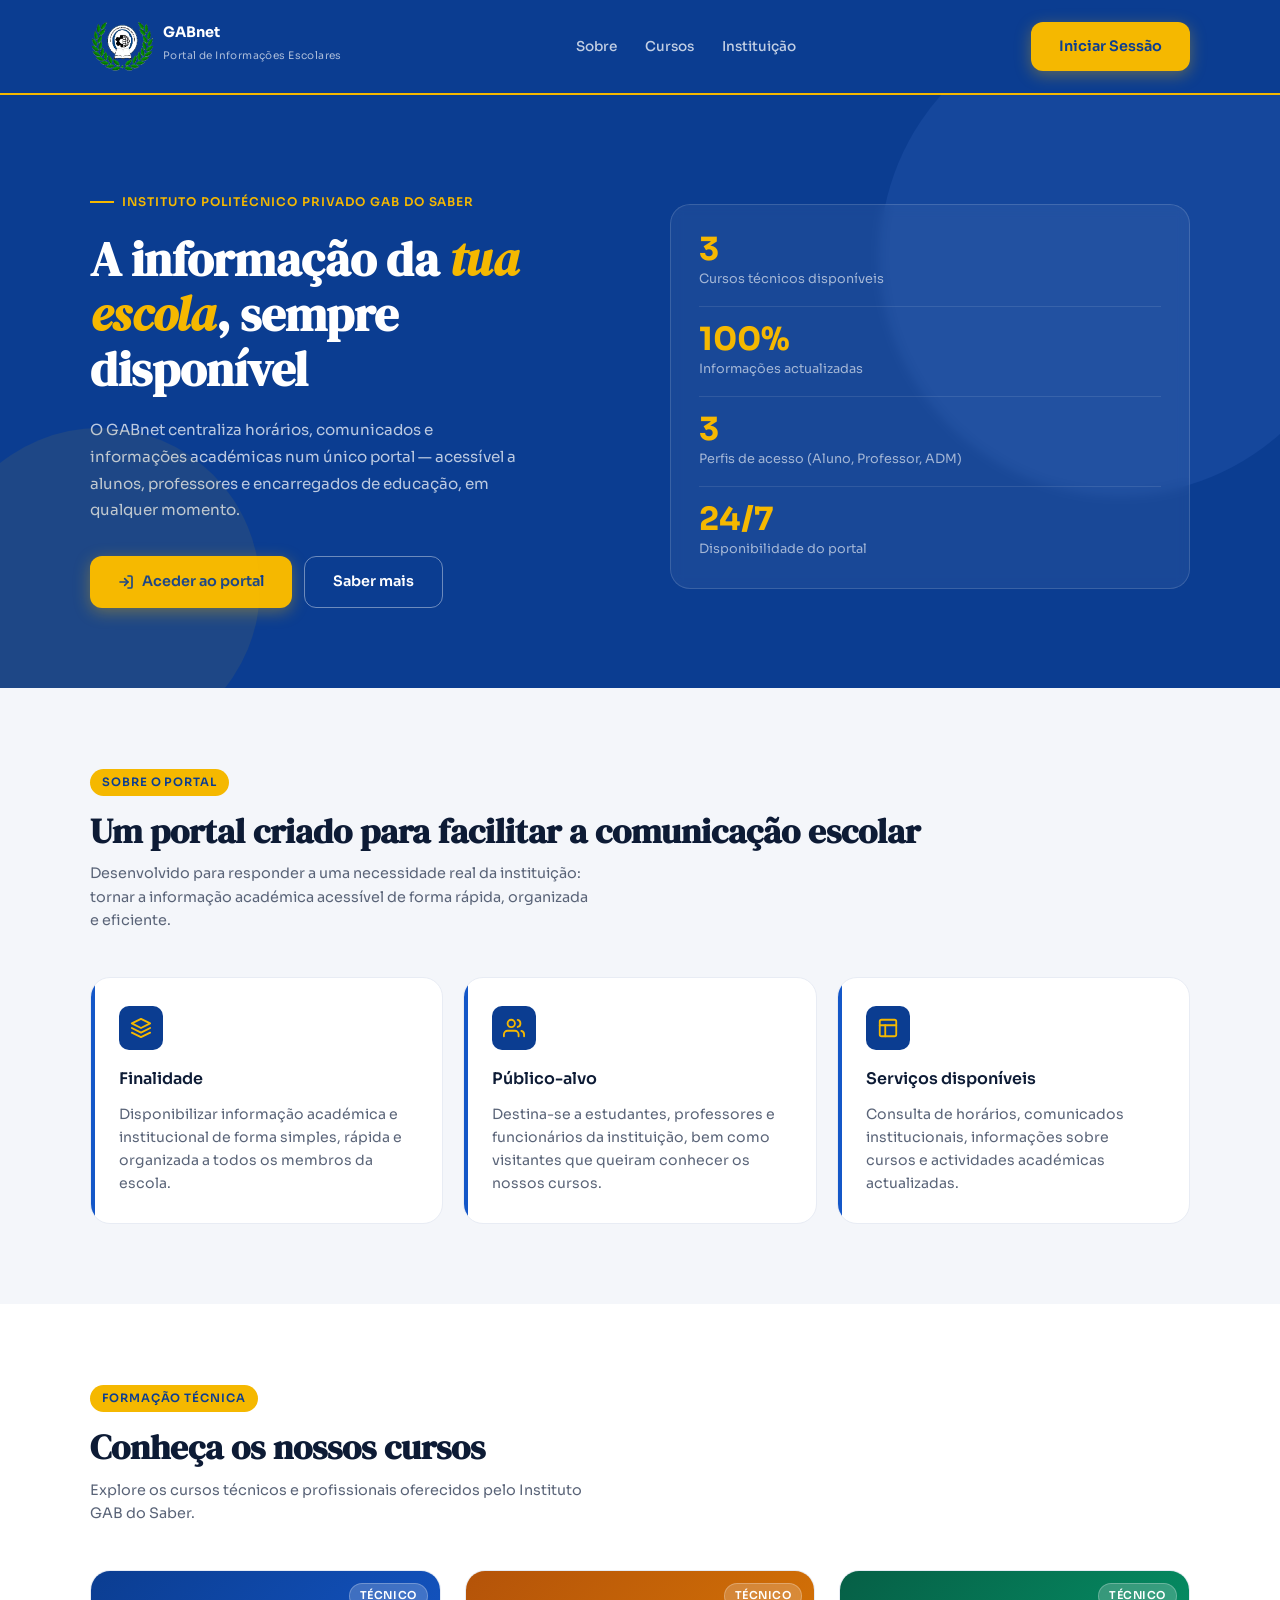
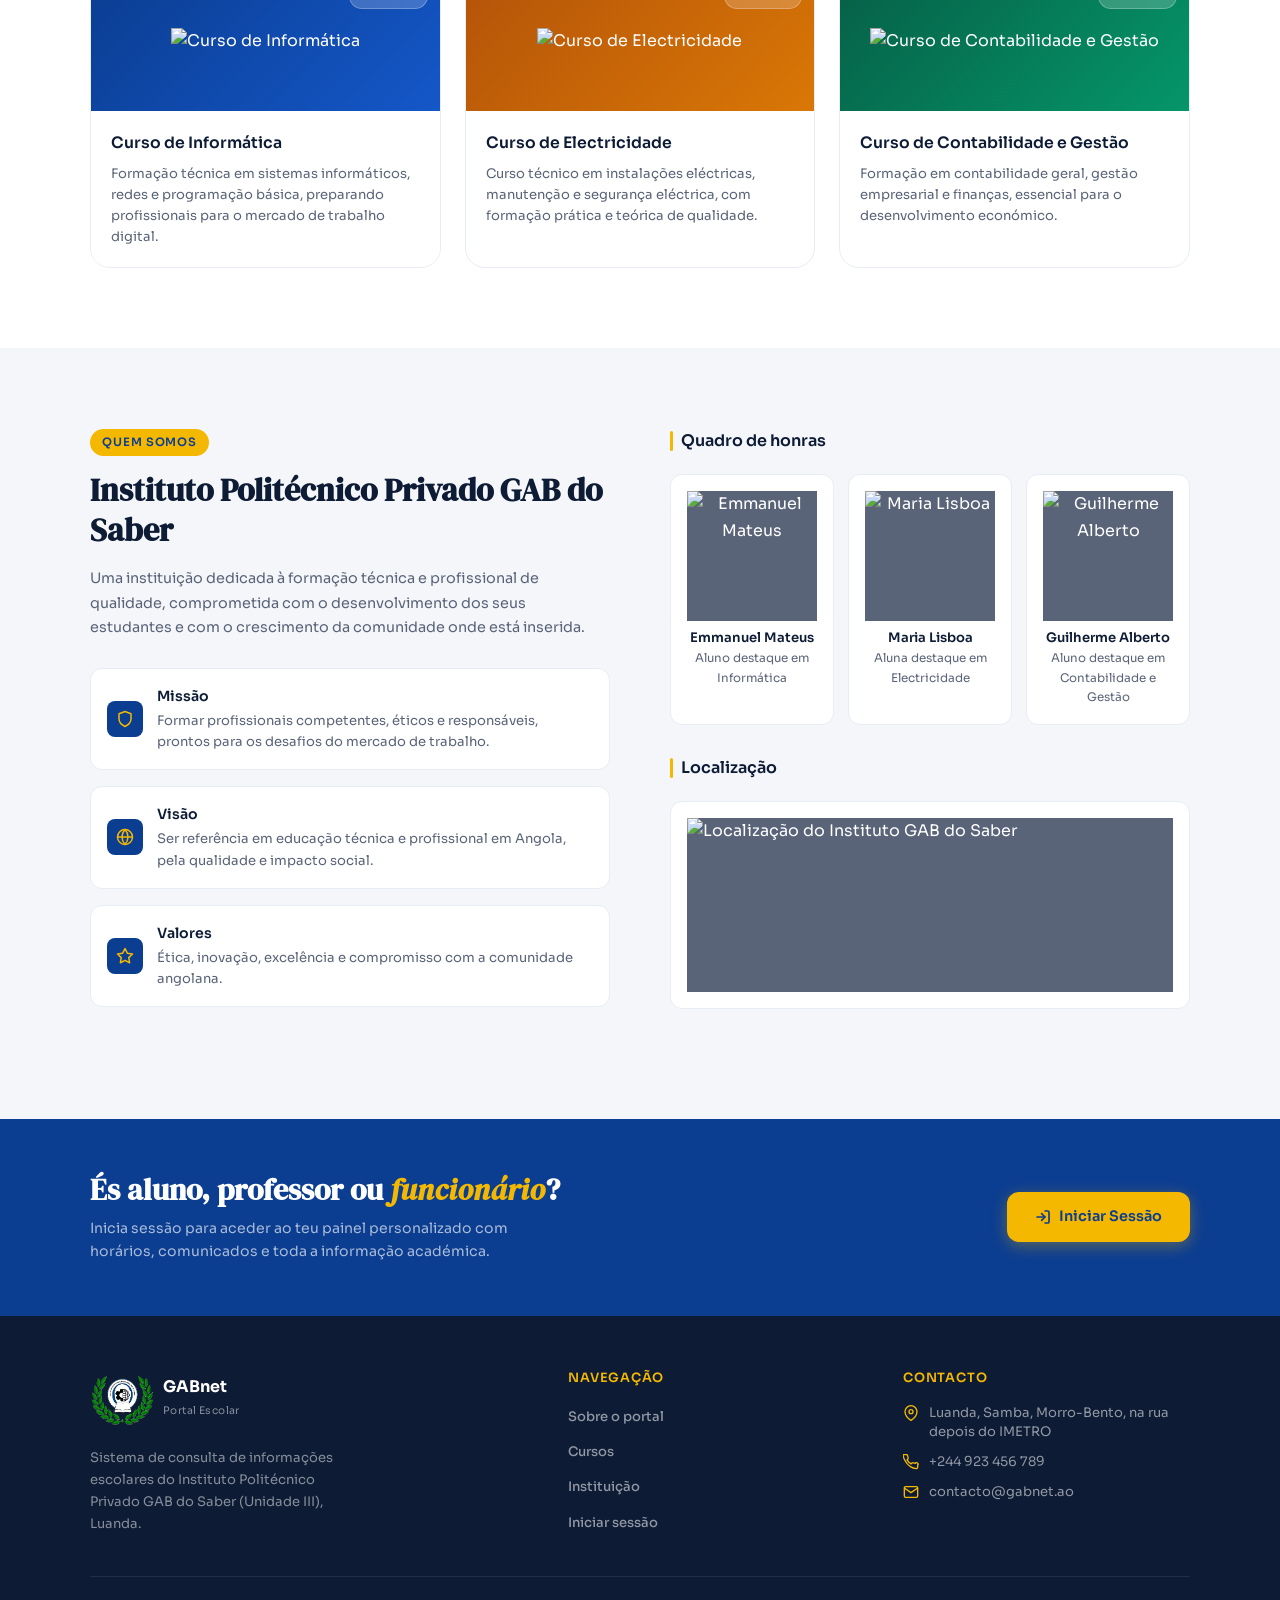
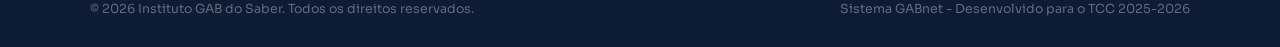
==== commit 766b6393: "Atualizar estilos e estrutura do HTML, incluindo novos estilos de botões, seções informativas e ajus" ====
--- a/index.html
+++ b/index.html
@@ -12,6 +12,10 @@
     <link rel="preconnect" href="https://fonts.gstatic.com" crossorigin />
     <link
       href="https://fonts.googleapis.com/css2?family=Sora:wght@100..800&display=swap"
+      rel="stylesheet"
+    />
+    <link
+      href="https://fonts.googleapis.com/css2?family=DM+Serif+Display:ital@0;1&family=Sora:wght@100..800&display=swap"
       rel="stylesheet"
     />
     <link rel="stylesheet" href="assets/css/styles.css" />
@@ -43,20 +47,20 @@
         <a href="login.php" class="btn primary-btn"> Iniciar Sessão </a>
       </div>
     </header>
-    <main id="">
+    <main id="intro-section" class="intro">
       <div class="container intro-container">
         <section class="intro-content">
           <span class="intro-label">
             <p>Instituto Politécnico Privado GAB do Saber</p>
           </span>
-          <article class="intro-article">
+          <section class="intro-header">
             <h1>A informação da <em>tua escola</em>, sempre disponível</h1>
             <p>
               O GABnet centraliza horários, comunicados e informações académicas
               num único portal — acessível a alunos, professores e encarregados
               de educação, em qualquer momento.
             </p>
-          </article>
+          </section>
           <section class="intro-buttons">
             <a href="login.php" class="btn primary-btn">
               <svg
@@ -78,7 +82,7 @@
             <a href="#about-section" class="btn ghost-btn">Saber mais</a>
           </section>
         </section>
-        <aside class="side-card-container" style="display: none">
+        <aside class="side-card-container">
           <div class="side-card">
             <div class="side-stat">
               <strong>3</strong>
@@ -100,7 +104,7 @@
         </aside>
       </div>
     </main>
-    <section id="about-section">
+    <section id="about-section" class="about">
       <div class="container">
         <header class="section-header">
           <span class="tag">Sobre o portal</span>
@@ -113,7 +117,13 @@
         </header>
         <ul class="about-grid">
           <li class="about-card">
-            <span class="about-icon info-icon"></span>
+            <span class="about-icon">
+              <svg viewBox="0 0 24 24">
+                <path d="M12 2L2 7l10 5 10-5-10-5z" />
+                <polyline points="2 17 12 22 22 17" />
+                <polyline points="2 12 12 17 22 12" />
+              </svg>
+            </span>
             <h3>Finalidade</h3>
             <p>
               Disponibilizar informação académica e institucional de forma
@@ -121,7 +131,14 @@
             </p>
           </li>
           <li class="about-card">
-            <span class="about-icon info-icon"></span>
+            <span class="about-icon">
+              <svg viewBox="0 0 24 24">
+                <path d="M17 21v-2a4 4 0 00-4-4H5a4 4 0 00-4 4v2" />
+                <circle cx="9" cy="7" r="4" />
+                <path d="M23 21v-2a4 4 0 00-3-3.87" />
+                <path d="M16 3.13a4 4 0 010 7.75" />
+              </svg>
+            </span>
             <h3>Público-alvo</h3>
             <p>
               Destina-se a estudantes, professores e funcionários da
@@ -130,7 +147,13 @@
             </p>
           </li>
           <li class="about-card">
-            <span class="about-icon info-icon"></span>
+            <span class="about-icon">
+              <svg viewBox="0 0 24 24">
+                <rect x="3" y="3" width="18" height="18" rx="2" />
+                <path d="M3 9h18" />
+                <path d="M9 21V9" />
+              </svg>
+            </span>
             <h3>Serviços disponíveis</h3>
             <p>
               Consulta de horários, comunicados institucionais, informações
@@ -140,7 +163,7 @@
         </ul>
       </div>
     </section>
-    <section id="courses-section">
+    <section id="courses-section" class="courses">
       <div class="container">
         <header class="section-header">
           <span class="tag">Formação técnica</span>
@@ -152,7 +175,7 @@
         </header>
         <ul class="courses-grid">
           <li class="course-card">
-            <div class="course-thumb">
+            <div class="course-thumb info">
               <img src="assets/images/course1.jpg" alt="Curso de Informática" />
               <span class="course-badge">Técnico</span>
             </div>
@@ -166,7 +189,7 @@
             </div>
           </li>
           <li class="course-card">
-            <div class="course-thumb">
+            <div class="course-thumb elec">
               <img
                 src="assets/images/course2.jpg"
                 alt="Curso de Electricidade"
@@ -182,7 +205,7 @@
             </div>
           </li>
           <li class="course-card">
-            <div class="course-thumb">
+            <div class="course-thumb cont">
               <img
                 src="assets/images/course3.jpg"
                 alt="Curso de Contabilidade e Gestão"
@@ -200,90 +223,112 @@
         </ul>
       </div>
     </section>
-    <section id="institution-section">
-      <div class="container">
-        <header>
-          <span class="tag">Quem somos</span>
-          <h2>Instituto Politécnico Privado GAB do Saber</h2>
-          <p>
-            Uma instituição dedicada à formação técnica e profissional de
-            qualidade, comprometida com o desenvolvimento dos seus estudantes e
-            com o crescimento da comunidade onde está inserida.
-          </p>
-        </header>
-        <section class="institution-info">
-          <ul>
-            <li>
-              <span class="info-icon"><i></i></span>
-              <div class="institution-text">
-                <h3>Missão</h3>
-                <p>
-                  Formar profissionais competentes, éticos e responsáveis,
-                  prontos para os desafios do mercado de trabalho.
-                </p>
-              </div>
-            </li>
-            <li>
-              <span class="info-icon"><i></i></span>
-              <div class="institution-text">
-                <h3>Visão</h3>
-                <p>
-                  Ser referência em educação técnica e profissional em Angola,
-                  pela qualidade e impacto social.
-                </p>
-              </div>
-            </li>
-            <li>
-              <span class="info-icon"><i></i></span>
-              <div class="institution-text">
-                <h3>Valores</h3>
-                <p>
-                  Ética, inovação, excelência e compromisso com a comunidade
-                  angolana.
-                </p>
-              </div>
-            </li>
-          </ul>
+    <section id="institution-section" class="institucional">
+      <div class="container institutional-container">
+        <section class="inst-section-1">
+          <header class="institutional-header">
+            <span class="tag">Quem somos</span>
+            <h2>Instituto Politécnico Privado GAB do Saber</h2>
+            <p>
+              Uma instituição dedicada à formação técnica e profissional de
+              qualidade, comprometida com o desenvolvimento dos seus estudantes
+              e com o crescimento da comunidade onde está inserida.
+            </p>
+          </header>
+          <section class="institution-info">
+            <ul class="inst-list">
+              <li class="inst-item">
+                <span class="info-icon">
+                  <svg viewBox="0 0 24 24">
+                    <path d="M12 22s8-4 8-10V5l-8-3-8 3v7c0 6 8 10 8 10z" />
+                  </svg>
+                </span>
+                <div class="institution-text">
+                  <h3>Missão</h3>
+                  <p>
+                    Formar profissionais competentes, éticos e responsáveis,
+                    prontos para os desafios do mercado de trabalho.
+                  </p>
+                </div>
+              </li>
+              <li class="inst-item">
+                <span class="info-icon">
+                  <svg viewBox="0 0 24 24">
+                    <circle cx="12" cy="12" r="10" />
+                    <line x1="2" y1="12" x2="22" y2="12" />
+                    <path
+                      d="M12 2a15.3 15.3 0 014 10 15.3 15.3 0 01-4 10 15.3 15.3 0 01-4-10 15.3 15.3 0 014-10z"
+                    />
+                  </svg>
+                </span>
+                <div class="institution-text">
+                  <h3>Visão</h3>
+                  <p>
+                    Ser referência em educação técnica e profissional em Angola,
+                    pela qualidade e impacto social.
+                  </p>
+                </div>
+              </li>
+              <li class="inst-item">
+                <span class="info-icon">
+                  <svg viewBox="0 0 24 24">
+                    <polygon
+                      points="12 2 15.09 8.26 22 9.27 17 14.14 18.18 21.02 12 17.77 5.82 21.02 7 14.14 2 9.27 8.91 8.26 12 2"
+                    />
+                  </svg>
+                </span>
+                <div class="institution-text">
+                  <h3>Valores</h3>
+                  <p>
+                    Ética, inovação, excelência e compromisso com a comunidade
+                    angolana.
+                  </p>
+                </div>
+              </li>
+            </ul>
+          </section>
         </section>
-        <section class="honor-role institutional">
-          <h3>Quadro de honras</h3>
-          <div class="honor-grid">
-            <figure class="honor-card">
-              <img src="assets/images/honor1.jpg" alt="Emmanuel Mateus" />
-              <figcaption>
-                <h4>Emmanuel Mateus</h4>
-                <p>Aluno de destaque em Informática</p>
-              </figcaption>
+        <section class="inst-section-2">
+          <section class="honor-role">
+            <h3>Quadro de honras</h3>
+            <div class="honor-grid">
+              <figure class="honor-card">
+                <img src="assets/images/honor1.jpg" alt="Emmanuel Mateus" />
+                <figcaption>
+                  <h4>Emmanuel Mateus</h4>
+                  <p>Aluno destaque em Informática</p>
+                </figcaption>
+              </figure>
+              <figure class="honor-card">
+                <img src="assets/images/honor2.jpg" alt="Maria Lisboa" />
+                <figcaption>
+                  <h4>Maria Lisboa</h4>
+                  <p>Aluna destaque em Electricidade</p>
+                </figcaption>
+              </figure>
+              <figure class="honor-card">
+                <img src="assets/images/honor3.jpg" alt="Guilherme Alberto" />
+                <figcaption>
+                  <h4>Guilherme Alberto</h4>
+                  <p>Aluno destaque em Contabilidade e Gestão</p>
+                </figcaption>
+              </figure>
+            </div>
+          </section>
+          <section class="location">
+            <h3>Localização</h3>
+            <figure class="location-card">
+              <img
+                src="assets/images/map.png"
+                alt="Localização do Instituto GAB do Saber"
+              />
             </figure>
-            <figure class="honor-card">
-              <img src="assets/images/honor2.jpg" alt="Maria Lisboa" />
-              <figcaption>
-                <h4>Maria Lisboa</h4>
-                <p>Aluna de destaque em Electricidade</p>
-              </figcaption>
-            </figure>
-            <figure class="honor-card">
-              <img src="assets/images/honor3.jpg" alt="Guilherme Alberto" />
-              <figcaption>
-                <h4>Guilherme Alberto</h4>
-                <p>Aluno de destaque em Contabilidade e Gestão</p>
-              </figcaption>
-            </figure>
-          </div>
-        </section>
-        <section class="location institutional">
-          <h3>Localização</h3>
-          <figure class="location-card">
-            <img
-              src="assets/images/map.png"
-              alt="Localização do Instituto GAB do Saber"
-            />
-          </figure>
+          </section>
         </section>
       </div>
     </section>
     <section class="cta-band">
-      <div class="container cta-inner">
+      <div class="container cta-band-inner">
         <div>
           <h2>És aluno, professor ou <em>funcionário</em>?</h2>
           <p>
@@ -322,7 +367,6 @@
               />
               <div class="logo-txt">
                 <strong>GABnet</strong>
-                <br />
                 <small>Portal Escolar</small>
               </div>
             </div>
@@ -345,12 +389,27 @@
             <h4>Contacto</h4>
             <address>
               <p class="footer-contact-item">
+                <svg viewBox="0 0 24 24">
+                  <path d="M21 10c0 7-9 13-9 13s-9-6-9-13a9 9 0 0118 0z" />
+                  <circle cx="12" cy="10" r="3" />
+                </svg>
                 Luanda, Samba, Morro-Bento, na rua depois do IMETRO
               </p>
               <p class="footer-contact-item">
+                <svg viewBox="0 0 24 24">
+                  <path
+                    d="M22 16.92v3a2 2 0 01-2.18 2 19.79 19.79 0 01-8.63-3.07A19.5 19.5 0 013.07 9.81a19.79 19.79 0 01-3.07-8.68A2 2 0 012 .93h3a2 2 0 012 1.72c.127.96.361 1.903.7 2.81a2 2 0 01-.45 2.11L6.09 8.91a16 16 0 006 6l1.27-1.27a2 2 0 012.11-.45c.907.339 1.85.573 2.81.7A2 2 0 0122 16.92z"
+                  />
+                </svg>
                 <a href="tel:+244923456789">+244 923 456 789</a>
               </p>
               <p class="footer-contact-item">
+                <svg viewBox="0 0 24 24">
+                  <path
+                    d="M4 4h16c1.1 0 2 .9 2 2v12c0 1.1-.9 2-2 2H4c-1.1 0-2-.9-2-2V6c0-1.1.9-2 2-2z"
+                  />
+                  <polyline points="22,6 12,13 2,6" />
+                </svg>
                 <a href="mailto:contacto@gabnet.ao">contacto@gabnet.ao</a>
               </p>
             </address>
--- a/assets/css/styles.css
+++ b/assets/css/styles.css
@@ -25,7 +25,7 @@
 }
 body {
   font-family: "Sora", sans-serif;
-  background: var(--white);
+  background-color: var(--white);
   color: var(--txt-dark);
   line-height: 1.65;
   overflow-x: hidden;
@@ -46,11 +46,24 @@
   max-width: 1100px;
   margin: 0 auto;
 }
+.tag {
+  display: inline-block;
+  font-size: 0.72rem;
+  font-weight: 600;
+  letter-spacing: 0.08em;
+  text-transform: uppercase;
+  background-color: var(--yellow);
+  color: var(--blue);
+  padding: 4px 12px;
+  border-radius: 99px;
+  margin-bottom: 14px;
+}
+
 .top-header {
   position: sticky;
   top: 0;
   z-index: 100;
-  background: var(--blue);
+  background-color: var(--blue);
   border-bottom: 2px solid var(--yellow);
 }
 .header-inner {
@@ -93,23 +106,23 @@
   font-size: 0.85rem;
   font-weight: 500;
   color: rgba(255, 255, 255, 0.75);
-  transition: color 0.15s;
+  transition-duration: 0.15s;
   position: relative;
 }
-nav a::after {
+nav a:hover {
+  color: var(--white);
+}
+.nav-bar a::after {
   content: "";
   position: absolute;
   bottom: -4px;
   left: 0;
   width: 0;
   height: 2px;
-  background: var(--yellow);
-  transition: width 0.2s;
-}
-nav a:hover {
-  color: var(--white);
-}
-nav a:hover::after {
+  background-color: var(--yellow);
+  transition-duration: 0.2s;
+}
+.nav-bar a:hover::after {
   width: 100%;
 }
 
@@ -133,20 +146,514 @@
   transform: translateY(0);
 }
 .primary-btn {
-  background: var(--yellow);
+  background-color: var(--yellow);
   color: var(--blue);
   box-shadow: 0 4px 16px rgba(245, 184, 0, 0.35);
 }
 .primary-btn:hover {
-  background: var(--yellow-s);
+  background-color: var(--yellow-s);
   box-shadow: 0 6px 22px rgba(245, 184, 0, 0.45);
 }
 .ghost-btn {
-  background: transparent;
+  background-color: transparent;
   color: var(--white);
   border: 1.5px solid rgba(255, 255, 255, 0.4);
 }
 .ghost-btn:hover {
-  background: rgba(255, 255, 255, 0.08);
+  background-color: rgba(255, 255, 255, 0.08);
   border-color: rgba(255, 255, 255, 0.7);
 }
+.intro {
+  background-color: var(--blue);
+  padding: 90px 0 80px;
+  position: relative;
+  overflow: hidden;
+}
+.intro::before {
+  content: "";
+  position: absolute;
+  top: -80px;
+  right: -80px;
+  width: 480px;
+  height: 480px;
+  border-radius: 50%;
+  background-color: rgba(91, 141, 239, 0.12);
+  pointer-events: none;
+}
+.intro::after {
+  content: "";
+  position: absolute;
+  bottom: -60px;
+  left: -60px;
+  width: 320px;
+  height: 320px;
+  border-radius: 50%;
+  background-color: rgba(245, 184, 0, 0.08);
+  pointer-events: none;
+}
+.intro-container {
+  display: grid;
+  grid-template-columns: 1fr 1fr;
+  gap: 60px;
+  align-items: center;
+}
+.intro-label {
+  display: inline-flex;
+  align-items: center;
+  gap: 8px;
+  font-size: 0.75rem;
+  font-weight: 600;
+  letter-spacing: 0.08em;
+  text-transform: uppercase;
+  color: var(--yellow);
+  margin-bottom: 20px;
+}
+.intro-label::before {
+  content: "";
+  width: 24px;
+  height: 2px;
+  background-color: var(--yellow);
+}
+.intro-header h1 {
+  font-family: "DM Serif Display", serif;
+  font-size: clamp(2rem, 4vw, 3rem);
+  color: var(--white);
+  line-height: 1.15;
+  margin-bottom: 20px;
+}
+.intro-header h1 em {
+  color: var(--yellow);
+  font-style: italic;
+}
+.intro-header p {
+  font-size: 0.95rem;
+  color: rgba(255, 255, 255, 0.72);
+  max-width: 440px;
+  margin-bottom: 32px;
+  line-height: 1.75;
+}
+.intro-buttons {
+  display: flex;
+  flex-wrap: wrap;
+  gap: 12px;
+}
+.side-card {
+  background-color: rgba(255, 255, 255, 0.06);
+  border: 1px solid rgba(255, 255, 255, 0.14);
+  border-radius: var(--radius-lg);
+  padding: 28px;
+  backdrop-filter: blur(6px);
+}
+.side-stat {
+  display: flex;
+  flex-direction: column;
+  border-bottom: 1px solid rgba(255, 255, 255, 0.1);
+  padding: 16px 0;
+}
+.side-stat:first-child {
+  padding-top: 0;
+}
+.side-stat:last-child {
+  border-bottom: none;
+  padding-bottom: 0;
+}
+.side-stat strong {
+  font-size: 2rem;
+  font-weight: 700;
+  color: var(--yellow);
+  line-height: 1;
+}
+.side-stat p {
+  font-size: 0.8rem;
+  color: rgba(255, 255, 255, 0.6);
+  margin-top: 4px;
+}
+.about {
+  padding: 80px 0;
+  background-color: var(--gray-bg);
+}
+.about-grid {
+  display: grid;
+  grid-template-columns: 1fr 1fr 1fr;
+  gap: 20px;
+  margin-top: 40px;
+}
+.about-card {
+  background-color: var(--white);
+  border-radius: var(--radius-lg);
+  padding: 28px;
+  border: 1px solid var(--gray-2);
+  transition-duration: 0.2s;
+  position: relative;
+  overflow: hidden;
+}
+.about-card::before {
+  content: "";
+  position: absolute;
+  top: 0;
+  left: 0;
+  width: 4px;
+  height: 100%;
+  background-color: var(--blue-m);
+}
+.about-card:hover {
+  box-shadow: var(--shadow);
+  transform: translateY(-3px);
+}
+.about-icon {
+  width: 44px;
+  height: 44px;
+  border-radius: 10px;
+  background-color: var(--blue);
+  display: flex;
+  align-items: center;
+  justify-content: center;
+  margin-bottom: 16px;
+  color: var(--yellow);
+}
+.about-icon svg {
+  width: 22px;
+  height: 22px;
+  stroke: var(--yellow);
+  fill: none;
+  stroke-width: 2;
+  stroke-linecap: round;
+  stroke-linejoin: round;
+}
+.about-card h3 {
+  font-size: 1rem;
+  font-weight: 600;
+  margin-bottom: 10px;
+}
+.about-card p {
+  font-size: 0.88rem;
+  color: var(--gray-txt);
+  line-height: 1.65;
+}
+.courses {
+  padding: 80px 0;
+}
+.section-header {
+  margin-bottom: 44px;
+}
+.section-header h2 {
+  font-family: "DM Serif Display", serif;
+  font-size: clamp(1.6rem, 3vw, 2.2rem);
+  line-height: 1.2;
+  margin-bottom: 10px;
+}
+.section-header p {
+  font-size: 0.9rem;
+  color: var(--gray-txt);
+  max-width: 500px;
+}
+.courses-grid {
+  display: grid;
+  grid-template-columns: repeat(3, 1fr);
+  gap: 24px;
+}
+.course-card {
+  border-radius: var(--radius-lg);
+  overflow: hidden;
+  border: 1px solid var(--gray-2);
+  transition-duration: 0.2s;
+}
+.course-card:hover {
+  box-shadow: var(--shadow);
+  transform: translateY(-4px);
+}
+.course-thumb {
+  height: 140px;
+  color: var(--white);
+  display: flex;
+  align-items: center;
+  justify-content: center;
+  position: relative;
+}
+.course-thumb.info {
+  background-image: linear-gradient(135deg, #0b3d91 0%, #1457c8 100%);
+}
+.course-thumb.elec {
+  background-image: linear-gradient(135deg, #b45309 0%, #d97706 100%);
+}
+.course-thumb.cont {
+  background-image: linear-gradient(135deg, #065f46 0%, #059669 100%);
+}
+.course-badge {
+  position: absolute;
+  top: 12px;
+  right: 12px;
+  background-color: rgba(255, 255, 255, 0.2);
+  backdrop-filter: blur(4px);
+  border: 1px solid rgba(255, 255, 255, 0.25);
+  font-size: 0.68rem;
+  font-weight: 600;
+  letter-spacing: 0.05em;
+  text-transform: uppercase;
+  color: #fff;
+  padding: 3px 10px;
+  border-radius: 99px;
+}
+.course-info {
+  padding: 20px;
+  background-color: var(--white);
+}
+.course-info h3 {
+  font-size: 0.98rem;
+  font-weight: 600;
+  margin-bottom: 6px;
+}
+.course-info p {
+  font-size: 0.82rem;
+  color: var(--gray-txt);
+  line-height: 1.6;
+}
+.institucional {
+  padding: 80px 0;
+  background: var(--gray-bg);
+}
+.institutional-container {
+  display: grid;
+  grid-template-columns: 1fr 1fr;
+  gap: 60px;
+  align-items: start;
+}
+.institutional-header h2 {
+  font-family: "DM Serif Display", serif;
+  font-size: clamp(1.5rem, 2.5vw, 2rem);
+  margin-bottom: 16px;
+  line-height: 1.25;
+}
+.institutional-header p {
+  font-size: 0.9rem;
+  color: var(--gray-txt);
+  margin-bottom: 28px;
+  line-height: 1.7;
+}
+.inst-list {
+  display: flex;
+  flex-direction: column;
+  gap: 16px;
+  margin-bottom: 32px;
+}
+.inst-item {
+  display: flex;
+  gap: 14px;
+  align-items: center;
+  background-color: var(--white);
+  border: 1px solid var(--gray-2);
+  border-radius: var(--radius);
+  padding: 16px;
+}
+.info-icon {
+  width: 36px;
+  height: 36px;
+  border-radius: 8px;
+  background-color: var(--blue);
+  flex-shrink: 0;
+  display: flex;
+  align-items: center;
+  justify-content: center;
+}
+.info-icon svg {
+  width: 18px;
+  height: 18px;
+  stroke: var(--yellow);
+  fill: none;
+  stroke-width: 2;
+  stroke-linecap: round;
+  stroke-linejoin: round;
+}
+.institution-text h3 {
+  display: block;
+  font-size: 0.88rem;
+  font-weight: 600;
+  margin-bottom: 2px;
+}
+.institution-text p {
+  font-size: 0.82rem;
+  color: var(--gray-txt);
+}
+.honor-role h3,
+.location h3 {
+  font-size: 1rem;
+  font-weight: 600;
+  margin-bottom: 20px;
+  display: flex;
+  align-items: center;
+  gap: 8px;
+}
+.honor-role h3::before,
+.location h3::before {
+  content: "";
+  display: block;
+  width: 3px;
+  height: 20px;
+  background-color: var(--yellow);
+  border-radius: 2px;
+}
+.honor-grid {
+  display: grid;
+  grid-template-columns: 1fr 1fr 1fr;
+  gap: 14px;
+}
+.honor-card {
+  background-color: var(--white);
+  border: 1px solid var(--gray-2);
+  border-radius: var(--radius);
+  padding: 16px;
+  display: flex;
+  flex-direction: column;
+  align-items: center;
+  text-align: center;
+  transition-duration: 0.2s;
+}
+.honor-card:hover {
+  box-shadow: var(--shadow);
+}
+.honor-card img {
+  width: 100%;
+  aspect-ratio: 1/1;
+  object-fit: cover;
+  margin-bottom: 6px;
+  background-color: var(--gray-txt);
+  color: var(--white);
+}
+.honor-card h4 {
+  font-size: 0.82rem;
+  font-weight: 600;
+}
+.honor-card p {
+  font-size: 0.74rem;
+  color: var(--gray-txt);
+}
+.location {
+  margin-top: 30px;
+}
+.location-card {
+  width: 100%;
+  aspect-ratio: 2.5/1;
+  background-color: var(--white);
+  border: 1px solid var(--gray-2);
+  border-radius: var(--radius);
+  padding: 16px;
+  display: flex;
+  align-items: center;
+  justify-content: center;
+  transition-duration: 0.2s;
+}
+.location-card img {
+  width: 100%;
+  height: 100%;
+  object-fit: cover;
+  background-color: var(--gray-txt);
+  color: var(--white);
+}
+.cta-band {
+  background-color: var(--blue);
+  padding: 52px 0;
+}
+.cta-band-inner {
+  display: flex;
+  align-items: center;
+  justify-content: space-between;
+  gap: 32px;
+}
+.cta-band h2 {
+  font-family: "DM Serif Display", serif;
+  font-size: clamp(1.4rem, 2.5vw, 1.9rem);
+  color: var(--white);
+  line-height: 1.25;
+}
+.cta-band h2 em {
+  color: var(--yellow);
+  font-style: italic;
+}
+.cta-band p {
+  font-size: 0.88rem;
+  color: rgba(255, 255, 255, 0.65);
+  margin-top: 8px;
+  max-width: 480px;
+}
+footer {
+  background: var(--txt-dark);
+  color: rgba(255, 255, 255, 0.75);
+  padding: 52px 0 28px;
+}
+.footer-top {
+  display: grid;
+  grid-template-columns: 1.5fr 1fr 1fr;
+  gap: 48px;
+  margin-bottom: 40px;
+}
+.footer-brand .logo-txt strong {
+  font-size: 1rem;
+}
+.footer-brand .logo-txt small {
+  opacity: 0.5;
+}
+.footer-brand p {
+  font-size: 0.82rem;
+  line-height: 1.7;
+  color: rgba(255, 255, 255, 0.5);
+  margin-top: 14px;
+  max-width: 260px;
+}
+.footer-col h4 {
+  font-size: 0.8rem;
+  font-weight: 600;
+  letter-spacing: 0.06em;
+  text-transform: uppercase;
+  color: var(--yellow);
+  margin-bottom: 14px;
+}
+.footer-col ul {
+  display: flex;
+  align-items: flex-start;
+  flex-direction: column;
+  gap: 9px;
+}
+.footer-col ul li a {
+  font-size: 0.82rem;
+  color: rgba(255, 255, 255, 0.55);
+  transition-duration: 0.15s;
+}
+.footer-col ul li a:hover {
+  color: var(--white);
+}
+.footer-contact-item {
+  display: flex;
+  gap: 10px;
+  align-items: flex-start;
+  margin-bottom: 10px;
+  font-style: normal;
+}
+.footer-contact-item svg {
+  width: 16px;
+  height: 16px;
+  stroke: var(--yellow);
+  fill: none;
+  stroke-width: 2;
+  stroke-linecap: round;
+  stroke-linejoin: round;
+  flex-shrink: 0;
+  margin-top: 2px;
+}
+.footer-contact-item {
+  font-size: 0.82rem;
+  color: rgba(255, 255, 255, 0.55);
+  line-height: 1.5;
+}
+.footer-bottom {
+  border-top: 1px solid rgba(255, 255, 255, 0.08);
+  padding-top: 22px;
+  display: flex;
+  justify-content: space-between;
+  align-items: center;
+  flex-wrap: wrap;
+  gap: 12px;
+}
+.footer-bottom p {
+  font-size: 0.78rem;
+  color: rgba(255, 255, 255, 0.35);
+}
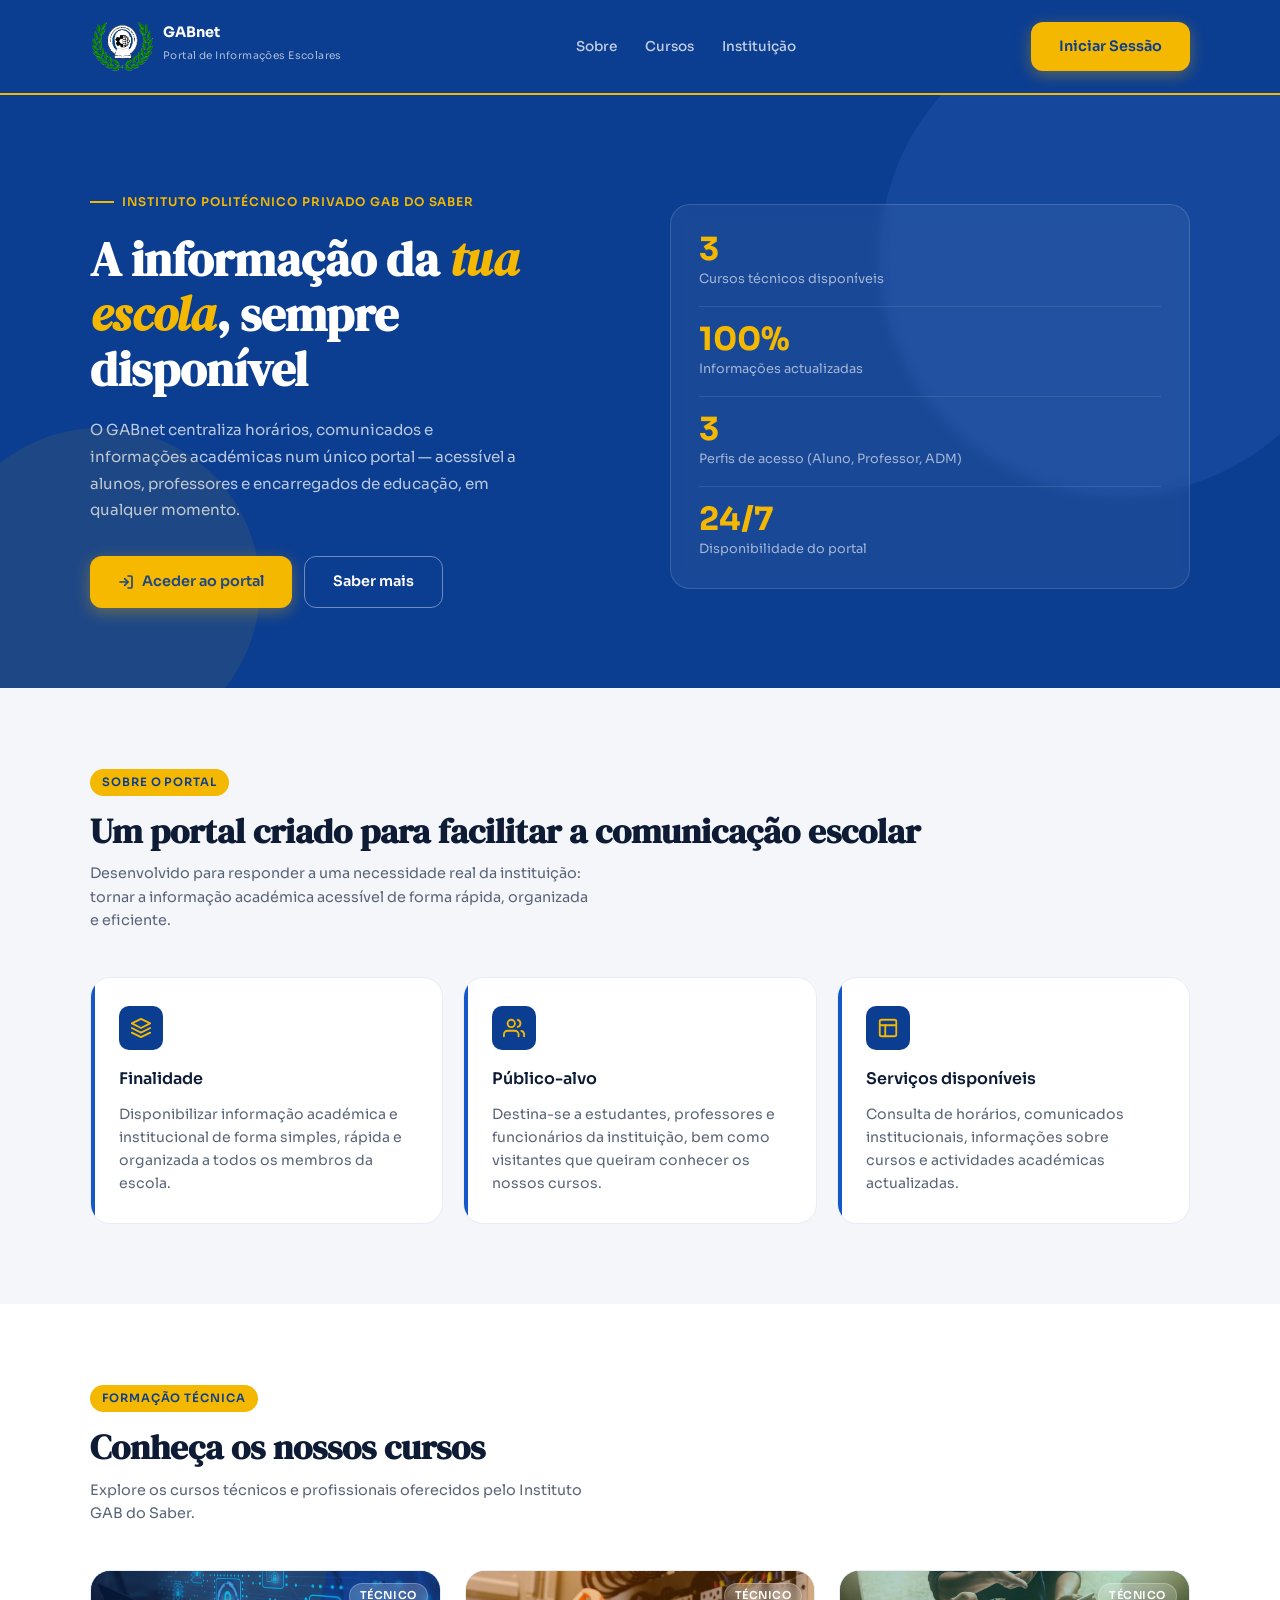
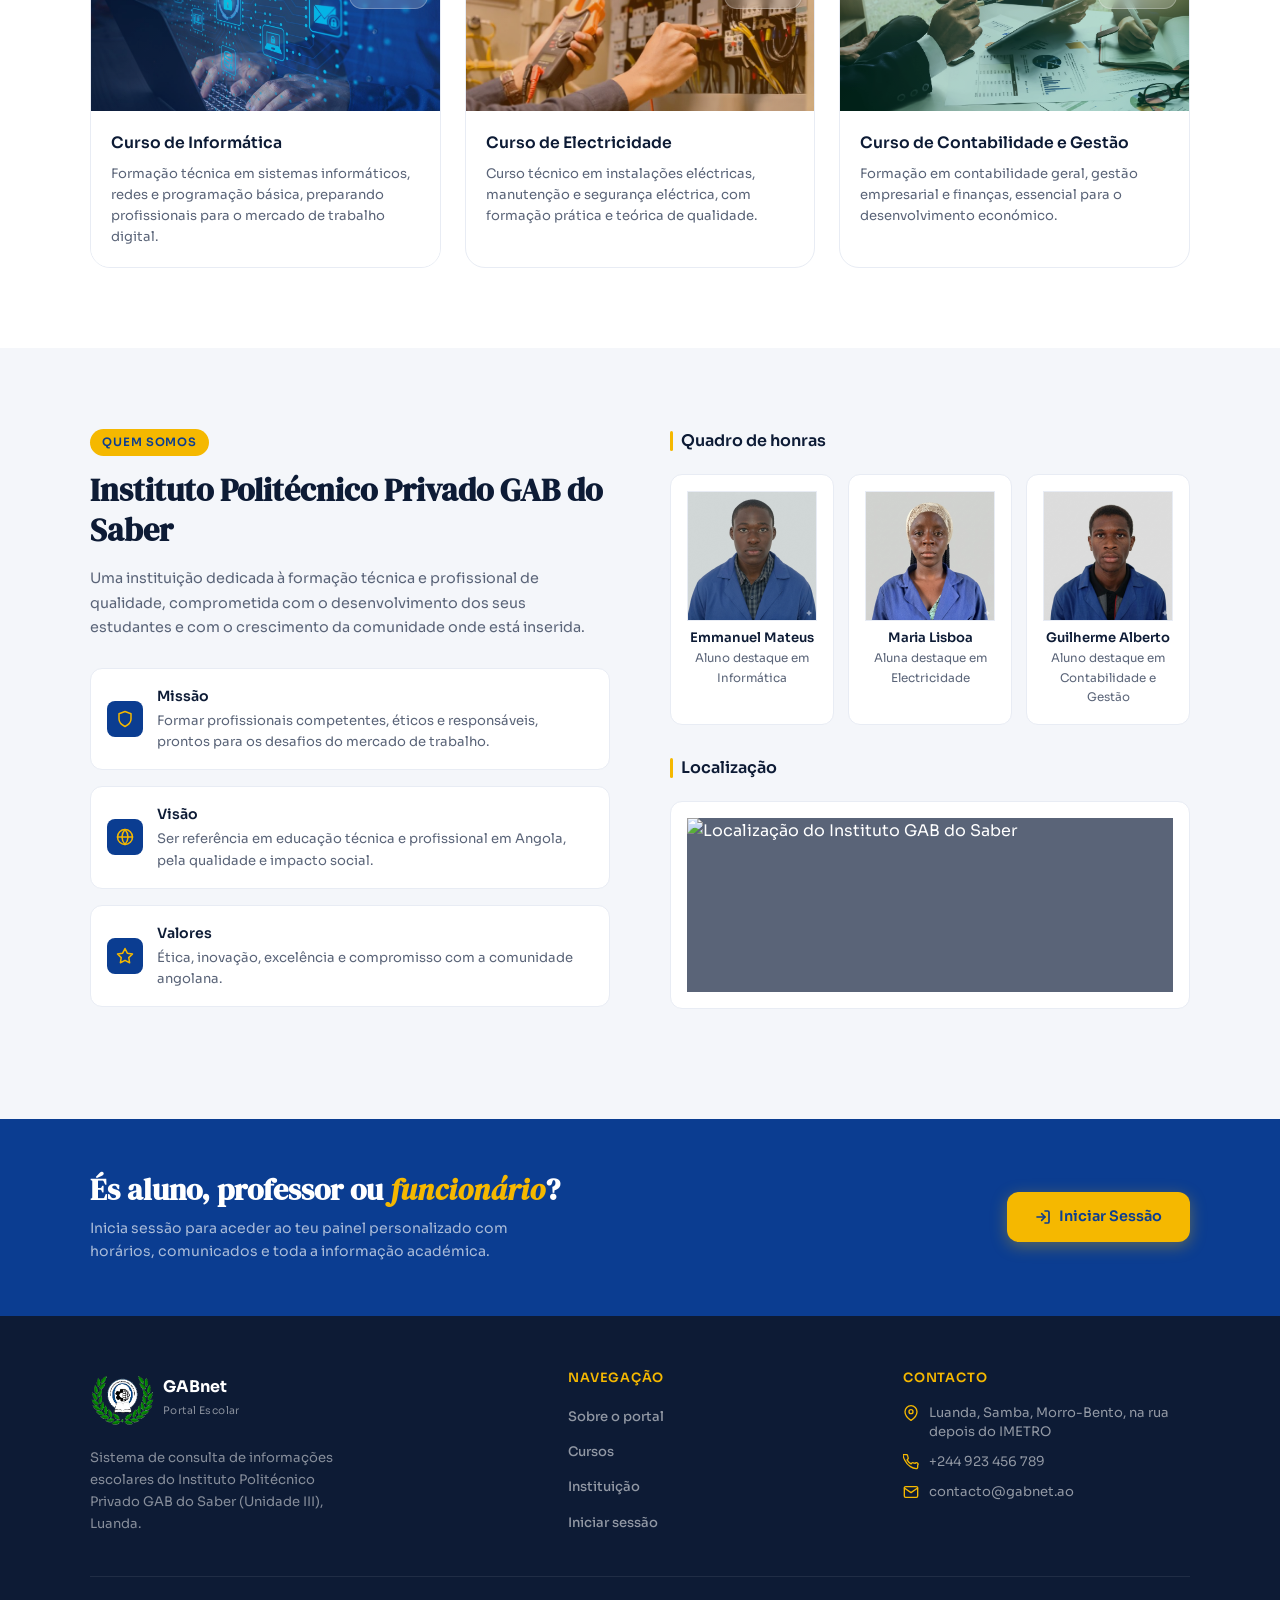
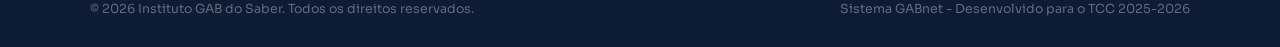
==== commit 15eea3f2: "Adição de novos estilos e estrutura para a página de login, incluindo CSS para responsividade e anim" ====
--- a/index.html
+++ b/index.html
@@ -176,7 +176,7 @@
         <ul class="courses-grid">
           <li class="course-card">
             <div class="course-thumb info">
-              <img src="assets/images/course1.jpg" alt="Curso de Informática" />
+              <img src="assets/images/course1.png" alt="Curso de Informática" />
               <span class="course-badge">Técnico</span>
             </div>
             <div class="course-info">
@@ -191,7 +191,7 @@
           <li class="course-card">
             <div class="course-thumb elec">
               <img
-                src="assets/images/course2.jpg"
+                src="assets/images/course2.png"
                 alt="Curso de Electricidade"
               />
               <span class="course-badge">Técnico</span>
@@ -207,7 +207,7 @@
           <li class="course-card">
             <div class="course-thumb cont">
               <img
-                src="assets/images/course3.jpg"
+                src="assets/images/course3.png"
                 alt="Curso de Contabilidade e Gestão"
               />
               <span class="course-badge">Técnico</span>
@@ -293,21 +293,21 @@
             <h3>Quadro de honras</h3>
             <div class="honor-grid">
               <figure class="honor-card">
-                <img src="assets/images/honor1.jpg" alt="Emmanuel Mateus" />
+                <img src="assets/images/honor1.png" alt="Emmanuel Mateus" />
                 <figcaption>
                   <h4>Emmanuel Mateus</h4>
                   <p>Aluno destaque em Informática</p>
                 </figcaption>
               </figure>
               <figure class="honor-card">
-                <img src="assets/images/honor2.jpg" alt="Maria Lisboa" />
+                <img src="assets/images/honor2.png" alt="Maria Lisboa" />
                 <figcaption>
                   <h4>Maria Lisboa</h4>
                   <p>Aluna destaque em Electricidade</p>
                 </figcaption>
               </figure>
               <figure class="honor-card">
-                <img src="assets/images/honor3.jpg" alt="Guilherme Alberto" />
+                <img src="assets/images/honor3.png" alt="Guilherme Alberto" />
                 <figcaption>
                   <h4>Guilherme Alberto</h4>
                   <p>Aluno destaque em Contabilidade e Gestão</p>
@@ -355,7 +355,7 @@
         </a>
       </div>
     </section>
-    <footer>
+    <footer class="landing-footer">
       <div class="container">
         <section class="footer-top">
           <div class="footer-brand">
--- a/assets/css/styles.css
+++ b/assets/css/styles.css
@@ -41,6 +41,7 @@
 ul {
   list-style: none;
 }
+/* Landing Page */
 .container {
   width: 95%;
   max-width: 1100px;
@@ -97,19 +98,21 @@
   opacity: 0.65;
   letter-spacing: 0.04em;
 }
-nav ul {
+.nav-bar ul {
   display: flex;
   align-items: center;
   gap: 28px;
 }
-nav a {
+.nav-bar a,
+.footer-nav a {
   font-size: 0.85rem;
   font-weight: 500;
   color: rgba(255, 255, 255, 0.75);
   transition-duration: 0.15s;
   position: relative;
 }
-nav a:hover {
+.nav-bar a:hover,
+.footer-nav a:hover {
   color: var(--white);
 }
 .nav-bar a::after {
@@ -129,6 +132,7 @@
 .btn {
   display: inline-flex;
   align-items: center;
+  text-align: center;
   gap: 8px;
   padding: 13px 28px;
   border-radius: var(--radius);
@@ -379,6 +383,12 @@
 .course-thumb.cont {
   background-image: linear-gradient(135deg, #065f46 0%, #059669 100%);
 }
+.course-thumb img {
+  width: 100%;
+  height: 100%;
+  object-fit: cover;
+  opacity: 0.7;
+}
 .course-badge {
   position: absolute;
   top: 12px;
@@ -518,6 +528,7 @@
   margin-bottom: 6px;
   background-color: var(--gray-txt);
   color: var(--white);
+  border: 1px solid var(--gray-2);
 }
 .honor-card h4 {
   font-size: 0.82rem;
@@ -575,7 +586,7 @@
   margin-top: 8px;
   max-width: 480px;
 }
-footer {
+.landing-footer {
   background: var(--txt-dark);
   color: rgba(255, 255, 255, 0.75);
   padding: 52px 0 28px;
@@ -657,3 +668,13 @@
   font-size: 0.78rem;
   color: rgba(255, 255, 255, 0.35);
 }
+
+@keyframes fadeUp {
+      from { opacity: 0; transform: translateY(28px); }
+      to   { opacity: 1; transform: translateY(0); }
+    }
+    .intro-content { animation: fadeUp .7s ease both; }
+    .side-card    { animation: fadeUp .7s .15s ease both; }
+    .about-card   { animation: fadeUp .5s ease both; }
+    .about-card:nth-child(2) { animation-delay: .08s; }
+    .about-card:nth-child(3) { animation-delay: .16s; }
